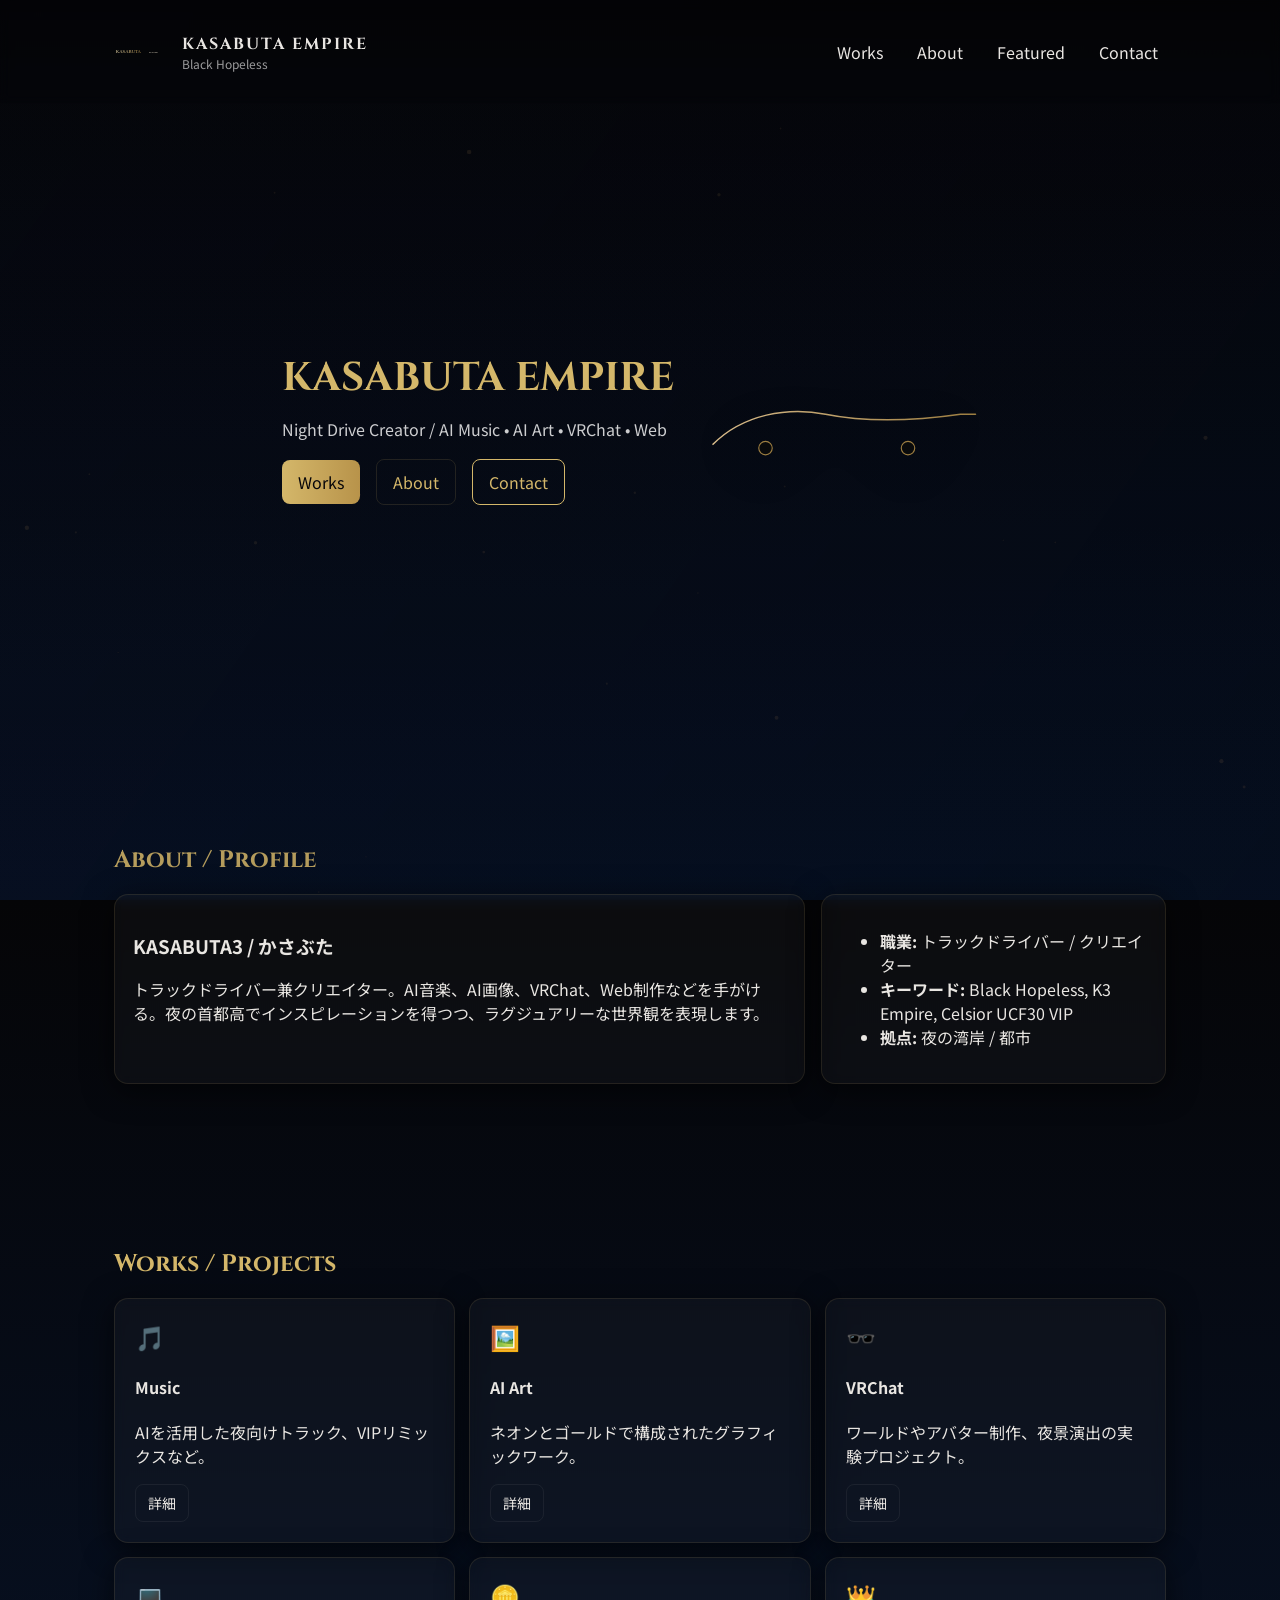
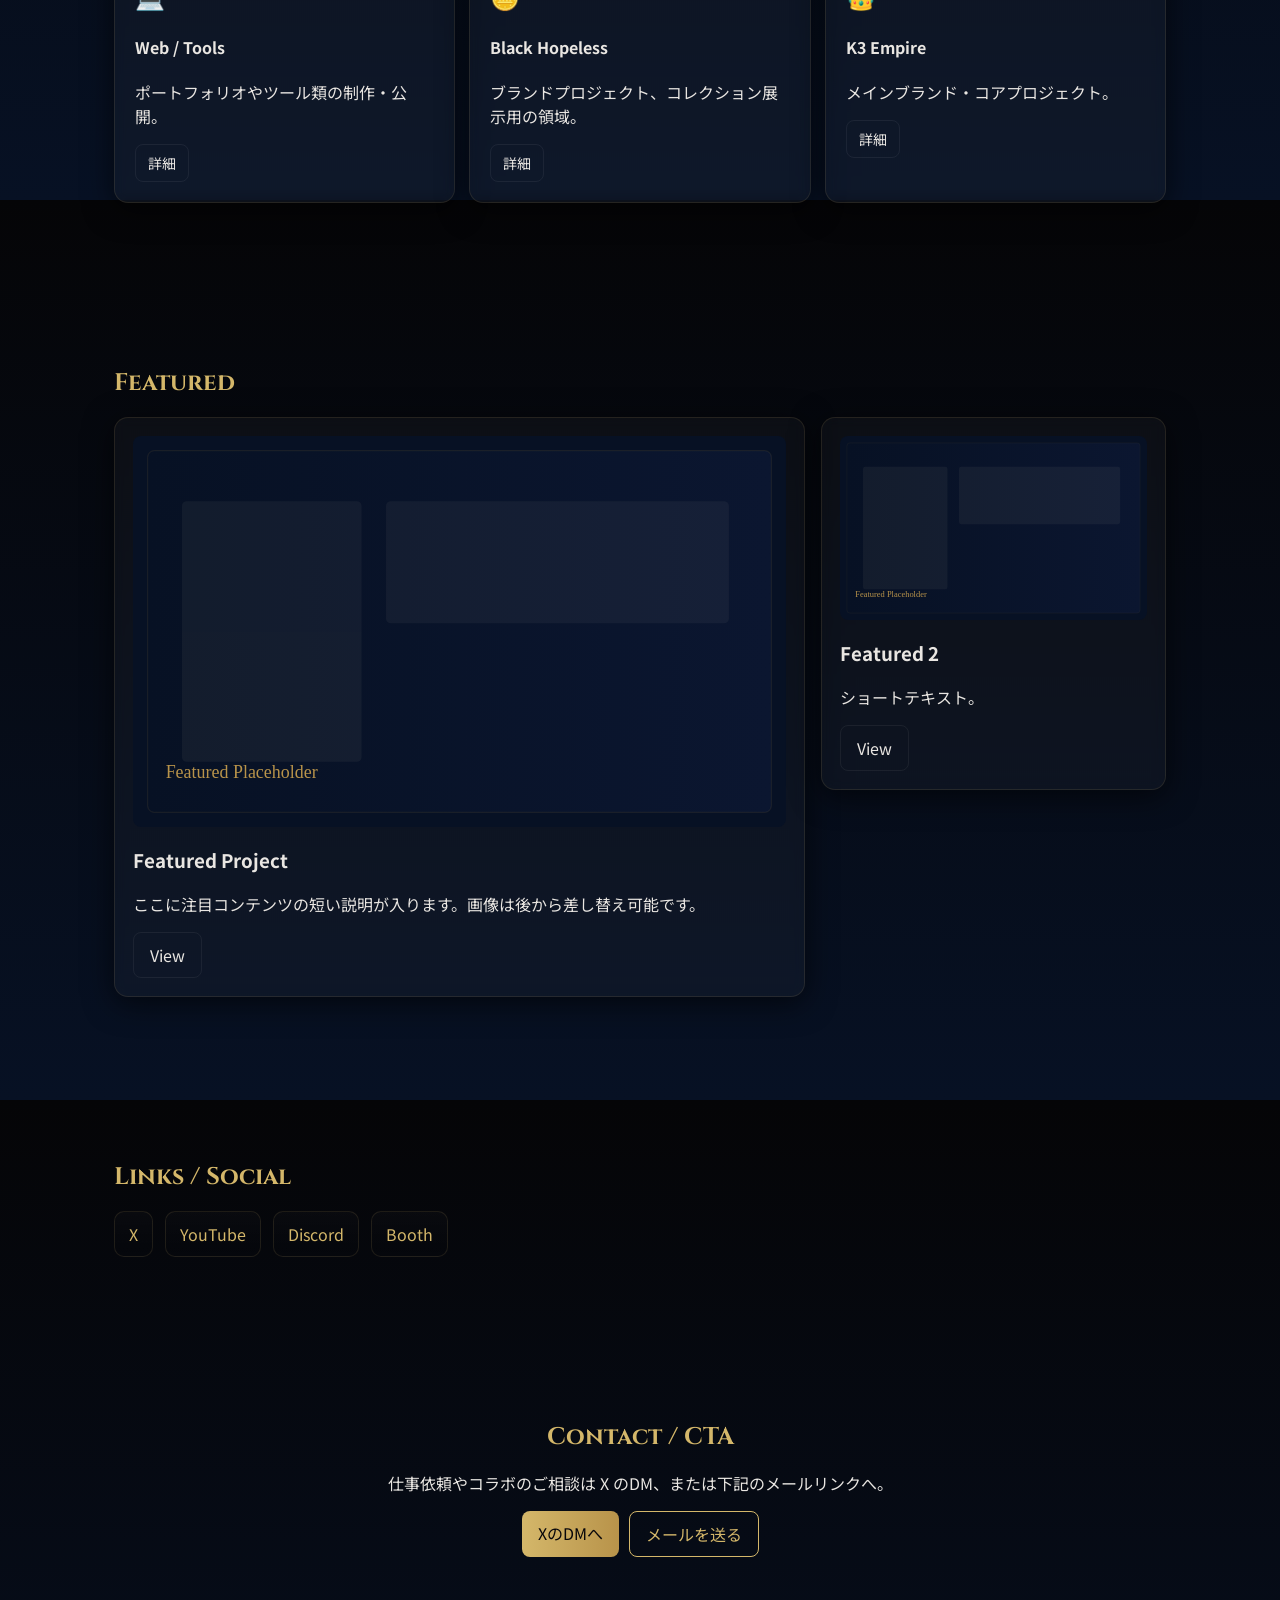
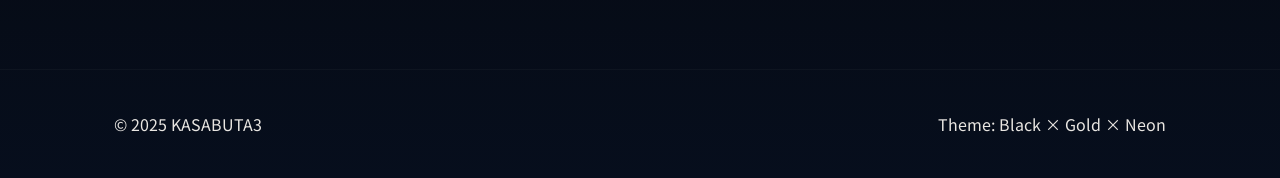
==== index.html @ ed89c9ec "Revert "Update version display to v1.0.3 with deployment guidance"" ====
<!doctype html>
<html lang="ja">
<head>
  <meta charset="utf-8">
  <meta name="viewport" content="width=device-width,initial-scale=1">
  <title>KASABUTA EMPIRE — Black Hopeless</title>
  <meta name="description" content="KASABUTA3 (かさぶた) — Night Drive Creator / AI & VR & VIP Lifestyle">
  <link rel="preconnect" href="https://fonts.gstatic.com" crossorigin>
  <link href="https://fonts.googleapis.com/css2?family=Cinzel:wght@400;700&family=Noto+Sans+JP:wght@400;700&display=swap" rel="stylesheet">
  <link rel="stylesheet" href="/assets/css/style.css">
</head>
<body>
  <div id="bg-canvas-wrap"><canvas id="bg-canvas"></canvas></div>
  <header class="site-header">
    <div class="container header-inner">
      <a class="brand" href="#">
        <img src="/assets/img/logo.svg" alt="KASABUTA EMPIRE logo" class="brand-logo">
        <div class="brand-meta">
          <div class="brand-title">KASABUTA EMPIRE</div>
          <div class="brand-sub">Black Hopeless</div>
        </div>
      </a>
      <nav class="site-nav" id="site-nav">
        <a href="#works">Works</a>
        <a href="#about">About</a>
        <a href="#featured">Featured</a>
        <a href="#contact">Contact</a>
      </nav>
      <button id="nav-toggle" aria-label="メニュー" class="nav-toggle">☰</button>
    </div>
  </header>

  <main>
    <section class="hero">
      <div class="container hero-inner">
        <div class="hero-left">
          <h1 class="hero-title">KASABUTA EMPIRE</h1>
          <p class="hero-sub">Night Drive Creator / AI Music • AI Art • VRChat • Web</p>
          <div class="hero-cta">
            <a href="#works" class="btn primary">Works</a>
            <a href="#about" class="btn ghost">About</a>
            <a href="#contact" class="btn outline">Contact</a>
          </div>
        </div>
        <div class="hero-right">
          <img src="/assets/img/car.svg" alt="Car silhouette" class="car-illustration">
        </div>
      </div>
    </section>

    <section id="about" class="section about reveal">
      <div class="container">
        <h2 class="section-title">About / Profile</h2>
        <div class="about-grid">
          <div class="about-card glass">
            <h3>KASABUTA3 / かさぶた</h3>
            <p>トラックドライバー兼クリエイター。AI音楽、AI画像、VRChat、Web制作などを手がける。夜の首都高でインスピレーションを得つつ、ラグジュアリーな世界観を表現します。</p>
          </div>
          <div class="about-card stats glass">
            <ul>
              <li><strong>職業:</strong> トラックドライバー / クリエイター</li>
              <li><strong>キーワード:</strong> Black Hopeless, K3 Empire, Celsior UCF30 VIP</li>
              <li><strong>拠点:</strong> 夜の湾岸 / 都市</li>
            </ul>
          </div>
        </div>
      </div>
    </section>

    <section id="works" class="section works reveal">
      <div class="container">
        <h2 class="section-title">Works / Projects</h2>
        <div class="works-grid">
          <!-- Cards -->
          <article class="work-card glass">
            <div class="work-icon">🎵</div>
            <h4>Music</h4>
            <p>AIを活用した夜向けトラック、VIPリミックスなど。</p>
            <div class="card-cta"><a href="#" class="btn small">詳細</a></div>
          </article>
          <article class="work-card glass">
            <div class="work-icon">🖼️</div>
            <h4>AI Art</h4>
            <p>ネオンとゴールドで構成されたグラフィックワーク。</p>
            <div class="card-cta"><a href="#" class="btn small">詳細</a></div>
          </article>
          <article class="work-card glass">
            <div class="work-icon">🕶️</div>
            <h4>VRChat</h4>
            <p>ワールドやアバター制作、夜景演出の実験プロジェクト。</p>
            <div class="card-cta"><a href="#" class="btn small">詳細</a></div>
          </article>
          <article class="work-card glass">
            <div class="work-icon">💻</div>
            <h4>Web / Tools</h4>
            <p>ポートフォリオやツール類の制作・公開。</p>
            <div class="card-cta"><a href="#" class="btn small">詳細</a></div>
          </article>
          <article class="work-card glass">
            <div class="work-icon">🪙</div>
            <h4>Black Hopeless</h4>
            <p>ブランドプロジェクト、コレクション展示用の領域。</p>
            <div class="card-cta"><a href="#" class="btn small">詳細</a></div>
          </article>
          <article class="work-card glass">
            <div class="work-icon">👑</div>
            <h4>K3 Empire</h4>
            <p>メインブランド・コアプロジェクト。</p>
            <div class="card-cta"><a href="#" class="btn small">詳細</a></div>
          </article>
        </div>
      </div>
    </section>

    <section id="featured" class="section featured reveal">
      <div class="container">
        <h2 class="section-title">Featured</h2>
        <div class="featured-grid">
          <div class="feature-card glass">
            <img src="/assets/img/placeholder-feature.svg" alt="Featured" />
            <div class="feature-body">
              <h3>Featured Project</h3>
              <p>ここに注目コンテンツの短い説明が入ります。画像は後から差し替え可能です。</p>
              <a class="btn" href="#">View</a>
            </div>
          </div>
          <div class="feature-card glass small">
            <img src="/assets/img/placeholder-feature.svg" alt="Featured" />
            <div class="feature-body">
              <h3>Featured 2</h3>
              <p>ショートテキスト。</p>
              <a class="btn" href="#">View</a>
            </div>
          </div>
        </div>
      </div>
    </section>

    <section id="links" class="section links reveal">
      <div class="container">
        <h2 class="section-title">Links / Social</h2>
        <div class="socials">
          <a href="#" class="social-btn">X</a>
          <a href="#" class="social-btn">YouTube</a>
          <a href="#" class="social-btn">Discord</a>
          <a href="#" class="social-btn">Booth</a>
        </div>
      </div>
    </section>

    <section id="contact" class="section contact reveal">
      <div class="container contact-inner">
        <h2 class="section-title">Contact / CTA</h2>
        <p>仕事依頼やコラボのご相談は X のDM、または下記のメールリンクへ。</p>
        <div class="contact-cta">
          <a href="#" class="btn primary">XのDMへ</a>
          <a href="mailto:example@example.com" class="btn outline">メールを送る</a>
        </div>
      </div>
    </section>
  </main>

  <footer class="site-footer">
    <div class="container footer-inner">
      <div>© 2025 KASABUTA3</div>
      <div class="footer-meta">Theme: Black × Gold × Neon</div>
    </div>
  </footer>

  <script src="/assets/js/main.js" defer></script>
</body>
</html>
---- assets/css/style.css ----
/*
  style.css — Black × Gold × Neon theme
  セクションごとにコメントを入れて可読性を確保
*/

:root{
  --bg-1:#050507;
  --bg-2:#071124;
  --gold:#d4b76a;
  --gold-dark:#b8934a;
  --neon-cyan:#60f0f8;
  --neon-purple:#b06cff;
  --glass-bg:rgba(255,255,255,0.03);
  --glass-border:rgba(212,183,106,0.12);
  --text:#e9e6e2;
}

/* Base */
*{box-sizing:border-box}
html,body{height:100%}
body{
  margin:0;font-family:'Noto Sans JP',system-ui,-apple-system,"Segoe UI",Roboto,'Helvetica Neue',Arial;
  color:var(--text);
  background:linear-gradient(180deg,var(--bg-1),var(--bg-2));
  -webkit-font-smoothing:antialiased;-moz-osx-font-smoothing:grayscale;
}
.container{max-width:1100px;margin:0 auto;padding:24px}

/* Background canvas wrap */
#bg-canvas-wrap{position:fixed;inset:0;z-index:0;pointer-events:none}
#bg-canvas{width:100%;height:100%}

/* Header */
.site-header{position:sticky;top:0;z-index:30;background:linear-gradient(180deg,rgba(0,0,0,0.25),transparent);backdrop-filter:blur(6px)}
.header-inner{display:flex;align-items:center;justify-content:space-between}
.brand{display:flex;align-items:center;gap:12px;color:var(--text);text-decoration:none}
.brand-logo{width:56px;height:56px}
.brand-title{font-family:'Cinzel',serif;font-weight:700;letter-spacing:2px}
.brand-sub{font-size:12px;color:rgba(255,255,255,0.6)}
.site-nav{display:flex;gap:18px}
.site-nav a{color:var(--text);text-decoration:none;padding:8px;border-radius:6px}
.nav-toggle{display:none;background:transparent;border:0;color:var(--text);font-size:20px}

/* Hero */
.hero{min-height:72vh;display:flex;align-items:center;position:relative;z-index:2}
.hero-inner{display:flex;gap:24px;align-items:center}
.hero-title{font-family:'Cinzel',serif;font-size:40px;margin:0;color:var(--gold)}
.hero-sub{margin:12px 0 18px;color:rgba(255,255,255,0.8)}
.hero-cta .btn{margin-right:12px}
.car-illustration{max-width:420px;width:100%;opacity:0.85;filter:drop-shadow(0 10px 30px rgba(0,0,0,0.6))}

/* Buttons */
.btn{display:inline-block;padding:10px 16px;border-radius:8px;text-decoration:none;color:var(--text);background:transparent;border:1px solid rgba(255,255,255,0.06);transition:transform .18s ease,box-shadow .18s}
.btn:hover{transform:translateY(-4px);box-shadow:0 8px 30px rgba(96,240,248,0.06)}
.btn.primary{background:linear-gradient(90deg,var(--gold),var(--gold-dark));color:#07060a;border:0}
.btn.ghost{border:1px solid rgba(212,183,106,0.14);color:var(--gold)}
.btn.outline{border:1px solid var(--gold);color:var(--gold);background:transparent}
.btn.small{padding:8px 12px;font-size:14px}

/* Glass cards */
.glass{background:var(--glass-bg);border:1px solid var(--glass-border);border-radius:14px;padding:18px;box-shadow:0 6px 30px rgba(0,0,0,0.6);backdrop-filter:blur(6px)}

/* About */
.about-grid{display:grid;grid-template-columns:1fr;gap:16px}
.section-title{font-family:'Cinzel',serif;color:var(--gold);margin-bottom:18px}

/* Works grid */
.works-grid{display:grid;grid-template-columns:repeat(2,1fr);gap:14px}
.work-card{padding:20px;text-align:left}
.work-icon{font-size:24px;margin-bottom:8px}
.card-cta{margin-top:12px}

/* Featured */
.featured-grid{display:grid;grid-template-columns:2fr 1fr;gap:16px}
.feature-card img{width:100%;border-radius:8px;display:block}
.feature-card.small{align-self:start}

/* Socials */
.socials{display:flex;gap:12px}
.social-btn{padding:10px 14px;border-radius:10px;background:linear-gradient(180deg,rgba(255,255,255,0.02),transparent);color:var(--gold);text-decoration:none;border:1px solid rgba(212,183,106,0.12)}

/* Contact */
.contact-inner{text-align:center}
.contact-cta{display:flex;gap:10px;justify-content:center;margin-top:12px}

/* Footer */
.site-footer{border-top:1px solid rgba(255,255,255,0.03);padding:18px 0;margin-top:40px}
.footer-inner{display:flex;justify-content:space-between;align-items:center}

/* Reveal animation */
.reveal{opacity:0;transform:translateY(18px);transition:opacity .7s ease,transform .7s ease}
.reveal.visible{opacity:1;transform:none}

/* Responsive */
@media(min-width:720px){
  .works-grid{grid-template-columns:repeat(3,1fr)}
  .about-grid{grid-template-columns:2fr 1fr}
  .nav-toggle{display:none}
}
@media(max-width:719px){
  .nav-toggle{display:block}
  .site-nav{position:fixed;right:16px;top:70px;background:linear-gradient(180deg,rgba(0,0,0,0.6),transparent);padding:12px;border-radius:10px;display:none;flex-direction:column}
  .site-nav.show{display:flex}
  .hero-inner{flex-direction:column}
  .hero-title{font-size:28px}
  .featured-grid{grid-template-columns:1fr}
}

/* Small polish */
.glass:hover{box-shadow:0 12px 40px rgba(0,0,0,0.7),0 0 18px rgba(176,108,255,0.04)}

/* Section spacing */
.section{padding:48px 0}
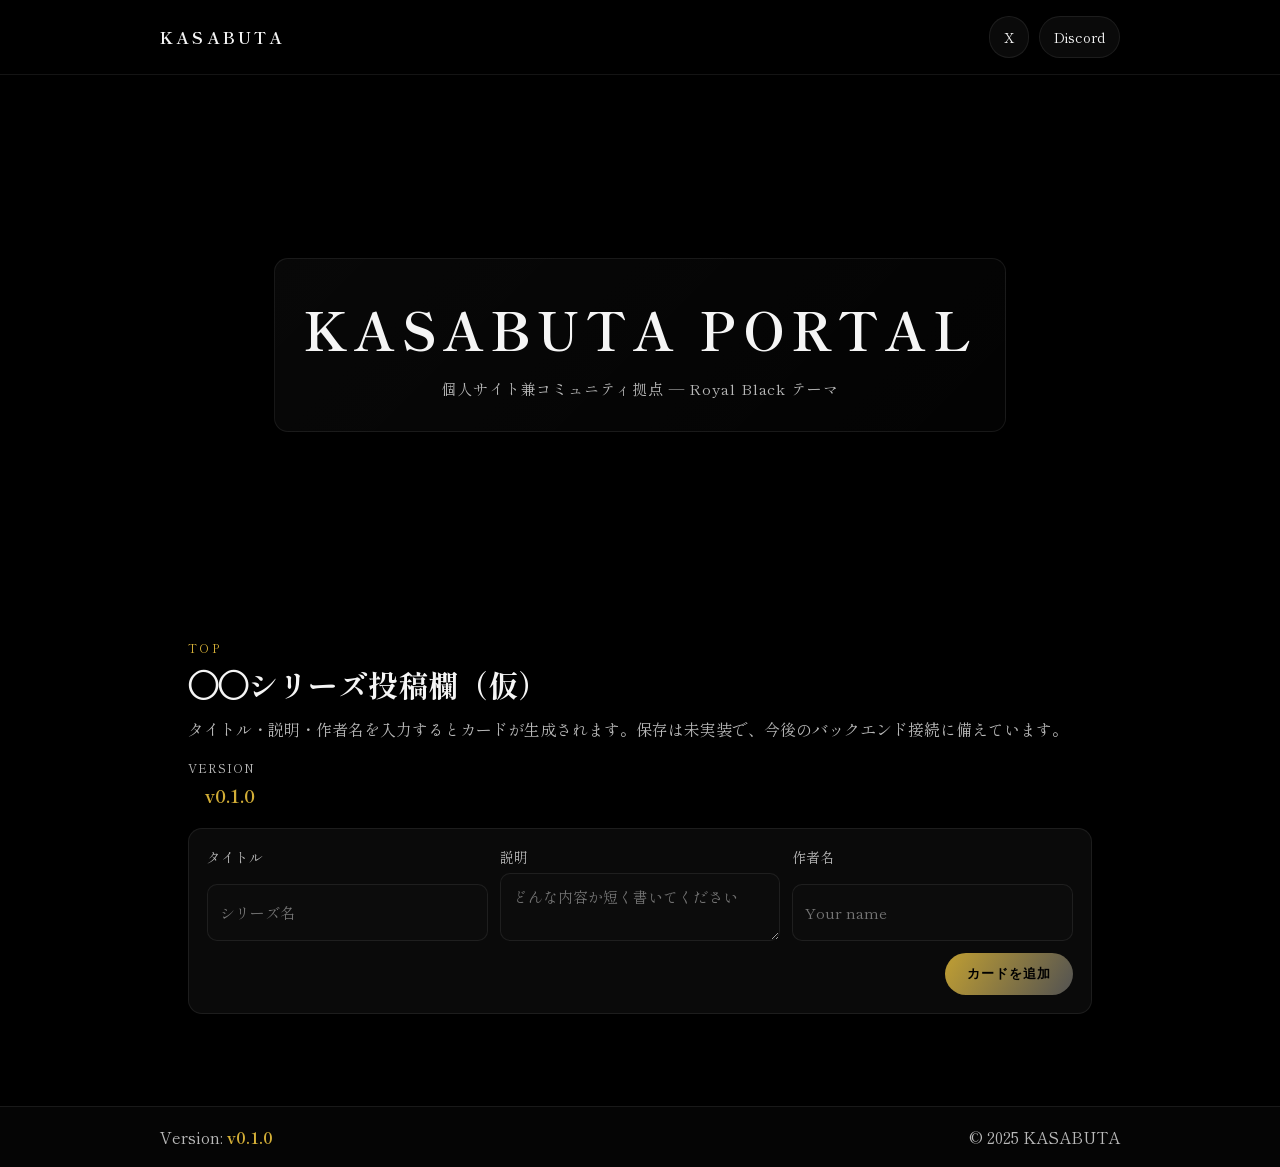
==== commit 9b8ef58b: "Create Royal Black portal scaffold" ====
--- a/index.html
+++ b/index.html
@@ -3,170 +3,76 @@
 <head>
   <meta charset="utf-8">
   <meta name="viewport" content="width=device-width,initial-scale=1">
-  <title>KASABUTA EMPIRE — Black Hopeless</title>
-  <meta name="description" content="KASABUTA3 (かさぶた) — Night Drive Creator / AI & VR & VIP Lifestyle">
+  <title>KASABUTA PORTAL</title>
+  <meta name="description" content="KASABUTA の個人サイト兼コミュニティ拠点">
+  <link rel="preconnect" href="https://fonts.googleapis.com">
   <link rel="preconnect" href="https://fonts.gstatic.com" crossorigin>
-  <link href="https://fonts.googleapis.com/css2?family=Cinzel:wght@400;700&family=Noto+Sans+JP:wght@400;700&display=swap" rel="stylesheet">
-  <link rel="stylesheet" href="/assets/css/style.css">
+  <link href="https://fonts.googleapis.com/css2?family=Shippori+Mincho:wght@400;700&display=swap" rel="stylesheet">
+  <link rel="stylesheet" href="/assets/css/styles.css">
 </head>
 <body>
-  <div id="bg-canvas-wrap"><canvas id="bg-canvas"></canvas></div>
   <header class="site-header">
-    <div class="container header-inner">
-      <a class="brand" href="#">
-        <img src="/assets/img/logo.svg" alt="KASABUTA EMPIRE logo" class="brand-logo">
-        <div class="brand-meta">
-          <div class="brand-title">KASABUTA EMPIRE</div>
-          <div class="brand-sub">Black Hopeless</div>
-        </div>
-      </a>
-      <nav class="site-nav" id="site-nav">
-        <a href="#works">Works</a>
-        <a href="#about">About</a>
-        <a href="#featured">Featured</a>
-        <a href="#contact">Contact</a>
+    <div class="header-inner">
+      <div class="brand">
+        <span class="brand-title">KASABUTA</span>
+      </div>
+      <nav class="external-links" aria-label="External links">
+        <a class="link-btn" href="https://x.com/kasabuta2025?s=21" target="_blank" rel="noreferrer">X</a>
+        <a class="link-btn" href="https://discord.gg/vyXmVjPB" target="_blank" rel="noreferrer">Discord</a>
       </nav>
-      <button id="nav-toggle" aria-label="メニュー" class="nav-toggle">☰</button>
     </div>
   </header>
 
   <main>
-    <section class="hero">
-      <div class="container hero-inner">
-        <div class="hero-left">
-          <h1 class="hero-title">KASABUTA EMPIRE</h1>
-          <p class="hero-sub">Night Drive Creator / AI Music • AI Art • VRChat • Web</p>
-          <div class="hero-cta">
-            <a href="#works" class="btn primary">Works</a>
-            <a href="#about" class="btn ghost">About</a>
-            <a href="#contact" class="btn outline">Contact</a>
-          </div>
-        </div>
-        <div class="hero-right">
-          <img src="/assets/img/car.svg" alt="Car silhouette" class="car-illustration">
-        </div>
+    <section class="hero" aria-labelledby="portal-title">
+      <div class="hero-content fade-in">
+        <h1 id="portal-title">KASABUTA PORTAL</h1>
+        <p class="subhead">個人サイト兼コミュニティ拠点 — Royal Black テーマ</p>
       </div>
     </section>
 
-    <section id="about" class="section about reveal">
-      <div class="container">
-        <h2 class="section-title">About / Profile</h2>
-        <div class="about-grid">
-          <div class="about-card glass">
-            <h3>KASABUTA3 / かさぶた</h3>
-            <p>トラックドライバー兼クリエイター。AI音楽、AI画像、VRChat、Web制作などを手がける。夜の首都高でインスピレーションを得つつ、ラグジュアリーな世界観を表現します。</p>
-          </div>
-          <div class="about-card stats glass">
-            <ul>
-              <li><strong>職業:</strong> トラックドライバー / クリエイター</li>
-              <li><strong>キーワード:</strong> Black Hopeless, K3 Empire, Celsior UCF30 VIP</li>
-              <li><strong>拠点:</strong> 夜の湾岸 / 都市</li>
-            </ul>
-          </div>
+    <section class="series" aria-labelledby="series-title">
+      <div class="section-head">
+        <div>
+          <p class="eyebrow">Top</p>
+          <h2 id="series-title">◯◯シリーズ投稿欄（仮）</h2>
+          <p class="section-lead">タイトル・説明・作者名を入力するとカードが生成されます。保存は未実装で、今後のバックエンド接続に備えています。</p>
+        </div>
+        <div class="section-meta" aria-label="Version">
+          <span class="meta-label">Version</span>
+          <strong class="version" data-version>v0.1.0</strong>
         </div>
       </div>
-    </section>
 
-    <section id="works" class="section works reveal">
-      <div class="container">
-        <h2 class="section-title">Works / Projects</h2>
-        <div class="works-grid">
-          <!-- Cards -->
-          <article class="work-card glass">
-            <div class="work-icon">🎵</div>
-            <h4>Music</h4>
-            <p>AIを活用した夜向けトラック、VIPリミックスなど。</p>
-            <div class="card-cta"><a href="#" class="btn small">詳細</a></div>
-          </article>
-          <article class="work-card glass">
-            <div class="work-icon">🖼️</div>
-            <h4>AI Art</h4>
-            <p>ネオンとゴールドで構成されたグラフィックワーク。</p>
-            <div class="card-cta"><a href="#" class="btn small">詳細</a></div>
-          </article>
-          <article class="work-card glass">
-            <div class="work-icon">🕶️</div>
-            <h4>VRChat</h4>
-            <p>ワールドやアバター制作、夜景演出の実験プロジェクト。</p>
-            <div class="card-cta"><a href="#" class="btn small">詳細</a></div>
-          </article>
-          <article class="work-card glass">
-            <div class="work-icon">💻</div>
-            <h4>Web / Tools</h4>
-            <p>ポートフォリオやツール類の制作・公開。</p>
-            <div class="card-cta"><a href="#" class="btn small">詳細</a></div>
-          </article>
-          <article class="work-card glass">
-            <div class="work-icon">🪙</div>
-            <h4>Black Hopeless</h4>
-            <p>ブランドプロジェクト、コレクション展示用の領域。</p>
-            <div class="card-cta"><a href="#" class="btn small">詳細</a></div>
-          </article>
-          <article class="work-card glass">
-            <div class="work-icon">👑</div>
-            <h4>K3 Empire</h4>
-            <p>メインブランド・コアプロジェクト。</p>
-            <div class="card-cta"><a href="#" class="btn small">詳細</a></div>
-          </article>
+      <form id="series-form" class="series-form" autocomplete="off">
+        <div class="form-grid">
+          <label class="field">
+            <span>タイトル</span>
+            <input type="text" name="title" placeholder="シリーズ名" required>
+          </label>
+          <label class="field">
+            <span>説明</span>
+            <textarea name="description" rows="2" placeholder="どんな内容か短く書いてください" required></textarea>
+          </label>
+          <label class="field">
+            <span>作者名</span>
+            <input type="text" name="author" placeholder="Your name" required>
+          </label>
         </div>
-      </div>
-    </section>
+        <button type="submit" class="submit-btn">カードを追加</button>
+      </form>
 
-    <section id="featured" class="section featured reveal">
-      <div class="container">
-        <h2 class="section-title">Featured</h2>
-        <div class="featured-grid">
-          <div class="feature-card glass">
-            <img src="/assets/img/placeholder-feature.svg" alt="Featured" />
-            <div class="feature-body">
-              <h3>Featured Project</h3>
-              <p>ここに注目コンテンツの短い説明が入ります。画像は後から差し替え可能です。</p>
-              <a class="btn" href="#">View</a>
-            </div>
-          </div>
-          <div class="feature-card glass small">
-            <img src="/assets/img/placeholder-feature.svg" alt="Featured" />
-            <div class="feature-body">
-              <h3>Featured 2</h3>
-              <p>ショートテキスト。</p>
-              <a class="btn" href="#">View</a>
-            </div>
-          </div>
-        </div>
-      </div>
-    </section>
-
-    <section id="links" class="section links reveal">
-      <div class="container">
-        <h2 class="section-title">Links / Social</h2>
-        <div class="socials">
-          <a href="#" class="social-btn">X</a>
-          <a href="#" class="social-btn">YouTube</a>
-          <a href="#" class="social-btn">Discord</a>
-          <a href="#" class="social-btn">Booth</a>
-        </div>
-      </div>
-    </section>
-
-    <section id="contact" class="section contact reveal">
-      <div class="container contact-inner">
-        <h2 class="section-title">Contact / CTA</h2>
-        <p>仕事依頼やコラボのご相談は X のDM、または下記のメールリンクへ。</p>
-        <div class="contact-cta">
-          <a href="#" class="btn primary">XのDMへ</a>
-          <a href="mailto:example@example.com" class="btn outline">メールを送る</a>
-        </div>
-      </div>
+      <div id="series-cards" class="series-cards" aria-live="polite"></div>
     </section>
   </main>
 
   <footer class="site-footer">
-    <div class="container footer-inner">
-      <div>© 2025 KASABUTA3</div>
-      <div class="footer-meta">Theme: Black × Gold × Neon</div>
+    <div class="footer-inner">
+      <span class="footer-version">Version: <strong data-version>v0.1.0</strong></span>
+      <span class="copyright">© 2025 KASABUTA</span>
     </div>
   </footer>
 
-  <script src="/assets/js/main.js" defer></script>
+  <script src="/assets/js/main.js"></script>
 </body>
 </html>
--- a/assets/css/styles.css
+++ b/assets/css/styles.css
@@ -0,0 +1,299 @@
+:root {
+  --bg: #000;
+  --card: rgba(255, 255, 255, 0.04);
+  --stroke: rgba(255, 255, 255, 0.08);
+  --text: #f5f5f5;
+  --muted: #b9b9b9;
+  --accent: #d4af37;
+  --accent-2: #666;
+  --radius: 14px;
+  --shadow: 0 16px 48px rgba(0, 0, 0, 0.35);
+  --max-width: 960px;
+  --transition: 180ms ease;
+}
+
+* { box-sizing: border-box; }
+body {
+  margin: 0;
+  min-height: 100vh;
+  font-family: 'Shippori Mincho', 'Hiragino Mincho ProN', 'Yu Mincho', serif;
+  background: var(--bg);
+  color: var(--text);
+  -webkit-font-smoothing: antialiased;
+}
+
+a { color: inherit; }
+
+.site-header {
+  position: sticky;
+  top: 0;
+  z-index: 10;
+  padding: 16px clamp(16px, 4vw, 28px);
+  background: linear-gradient(180deg, rgba(0, 0, 0, 0.8), rgba(0, 0, 0, 0.3));
+  border-bottom: 1px solid var(--stroke);
+  backdrop-filter: blur(10px);
+}
+
+.header-inner {
+  margin: 0 auto;
+  max-width: var(--max-width);
+  display: flex;
+  align-items: center;
+  justify-content: space-between;
+  gap: 12px;
+}
+
+.brand-title {
+  letter-spacing: 0.2em;
+  font-weight: 700;
+  text-transform: uppercase;
+}
+
+.external-links {
+  display: flex;
+  gap: 10px;
+  flex-wrap: wrap;
+}
+
+.link-btn {
+  display: inline-flex;
+  align-items: center;
+  justify-content: center;
+  padding: 10px 14px;
+  background: var(--card);
+  border: 1px solid var(--stroke);
+  border-radius: 999px;
+  text-decoration: none;
+  font-size: 14px;
+  transition: transform var(--transition), border-color var(--transition), background var(--transition);
+}
+
+.link-btn:hover {
+  transform: translateY(-2px);
+  border-color: var(--accent);
+  background: rgba(212, 175, 55, 0.12);
+}
+
+.hero {
+  min-height: 60vh;
+  display: grid;
+  place-items: center;
+  padding: 64px clamp(16px, 4vw, 28px);
+  text-align: center;
+}
+
+.hero-content {
+  max-width: 780px;
+  padding: 32px 28px;
+  border-radius: var(--radius);
+  background: linear-gradient(135deg, rgba(255,255,255,0.03), rgba(255,255,255,0.01));
+  border: 1px solid var(--stroke);
+  box-shadow: var(--shadow);
+}
+
+.hero h1 {
+  margin: 0 0 12px;
+  font-size: clamp(32px, 5vw, 52px);
+  letter-spacing: 0.12em;
+  text-transform: uppercase;
+}
+
+.subhead {
+  margin: 0;
+  color: var(--muted);
+  font-size: 15px;
+  letter-spacing: 0.06em;
+}
+
+.fade-in {
+  opacity: 0;
+  animation: fadeIn 1.4s ease forwards;
+}
+
+@keyframes fadeIn {
+  from { opacity: 0; transform: translateY(14px); }
+  to { opacity: 1; transform: translateY(0); }
+}
+
+.series {
+  padding: 24px clamp(16px, 4vw, 28px) 72px;
+  max-width: var(--max-width);
+  margin: 0 auto;
+  display: flex;
+  flex-direction: column;
+  gap: 20px;
+}
+
+.section-head {
+  display: flex;
+  justify-content: space-between;
+  align-items: flex-start;
+  gap: 16px;
+  flex-wrap: wrap;
+}
+
+.eyebrow {
+  letter-spacing: 0.2em;
+  text-transform: uppercase;
+  color: var(--accent);
+  margin: 0 0 6px;
+  font-size: 12px;
+}
+
+h2 {
+  margin: 0 0 10px;
+  font-size: clamp(22px, 3vw, 30px);
+}
+
+.section-lead {
+  margin: 0;
+  color: var(--muted);
+  line-height: 1.7;
+}
+
+.section-meta {
+  display: grid;
+  gap: 6px;
+  text-align: right;
+}
+
+.meta-label {
+  color: var(--muted);
+  font-size: 12px;
+  letter-spacing: 0.08em;
+  text-transform: uppercase;
+}
+
+.version {
+  font-size: 18px;
+  color: var(--accent);
+}
+
+.series-form {
+  background: var(--card);
+  border: 1px solid var(--stroke);
+  border-radius: var(--radius);
+  padding: 18px;
+  box-shadow: var(--shadow);
+  display: grid;
+  gap: 12px;
+}
+
+.form-grid {
+  display: grid;
+  grid-template-columns: repeat(auto-fit, minmax(220px, 1fr));
+  gap: 12px;
+}
+
+.field {
+  display: grid;
+  gap: 6px;
+  color: var(--muted);
+  font-size: 14px;
+}
+
+.field input,
+.field textarea {
+  width: 100%;
+  padding: 12px;
+  border-radius: 10px;
+  border: 1px solid var(--stroke);
+  background: #0c0c0c;
+  color: var(--text);
+  font-family: 'Shippori Mincho', serif;
+  font-size: 15px;
+  transition: border-color var(--transition), box-shadow var(--transition);
+}
+
+.field input:focus,
+.field textarea:focus {
+  outline: none;
+  border-color: var(--accent);
+  box-shadow: 0 0 0 3px rgba(212, 175, 55, 0.2);
+}
+
+.submit-btn {
+  justify-self: flex-end;
+  padding: 12px 22px;
+  border-radius: 999px;
+  background: linear-gradient(120deg, rgba(212,175,55,0.9), rgba(90,90,90,0.9));
+  border: 0;
+  color: #000;
+  font-weight: 700;
+  letter-spacing: 0.08em;
+  cursor: pointer;
+  transition: transform var(--transition), box-shadow var(--transition);
+}
+
+.submit-btn:hover {
+  transform: translateY(-2px);
+  box-shadow: 0 12px 30px rgba(0,0,0,0.45);
+}
+
+.series-cards {
+  display: grid;
+  gap: 14px;
+}
+
+.series-card {
+  background: linear-gradient(135deg, rgba(255,255,255,0.03), rgba(255,255,255,0.01));
+  border: 1px solid var(--stroke);
+  border-radius: var(--radius);
+  padding: 16px 18px;
+  box-shadow: var(--shadow);
+  display: grid;
+  gap: 6px;
+}
+
+.series-card header {
+  display: flex;
+  justify-content: space-between;
+  align-items: baseline;
+  gap: 12px;
+  flex-wrap: wrap;
+}
+
+.series-card h3 {
+  margin: 0;
+  font-size: 18px;
+  letter-spacing: 0.02em;
+}
+
+.series-card .author {
+  color: var(--muted);
+  font-size: 13px;
+}
+
+.series-card p {
+  margin: 4px 0 0;
+  color: #d7d7d7;
+  line-height: 1.6;
+}
+
+.site-footer {
+  border-top: 1px solid var(--stroke);
+  padding: 18px clamp(16px, 4vw, 28px);
+  background: #050505;
+  color: var(--muted);
+}
+
+.footer-inner {
+  max-width: var(--max-width);
+  margin: 0 auto;
+  display: flex;
+  justify-content: space-between;
+  align-items: center;
+  gap: 12px;
+  flex-wrap: wrap;
+}
+
+.footer-version strong { color: var(--accent); }
+
+@media (max-width: 640px) {
+  .header-inner { align-items: flex-start; }
+  .external-links { flex-direction: column; align-items: flex-end; }
+  .hero { padding-top: 48px; }
+  .section-head { flex-direction: column; align-items: flex-start; }
+  .section-meta { text-align: left; }
+  .submit-btn { justify-self: stretch; }
+}
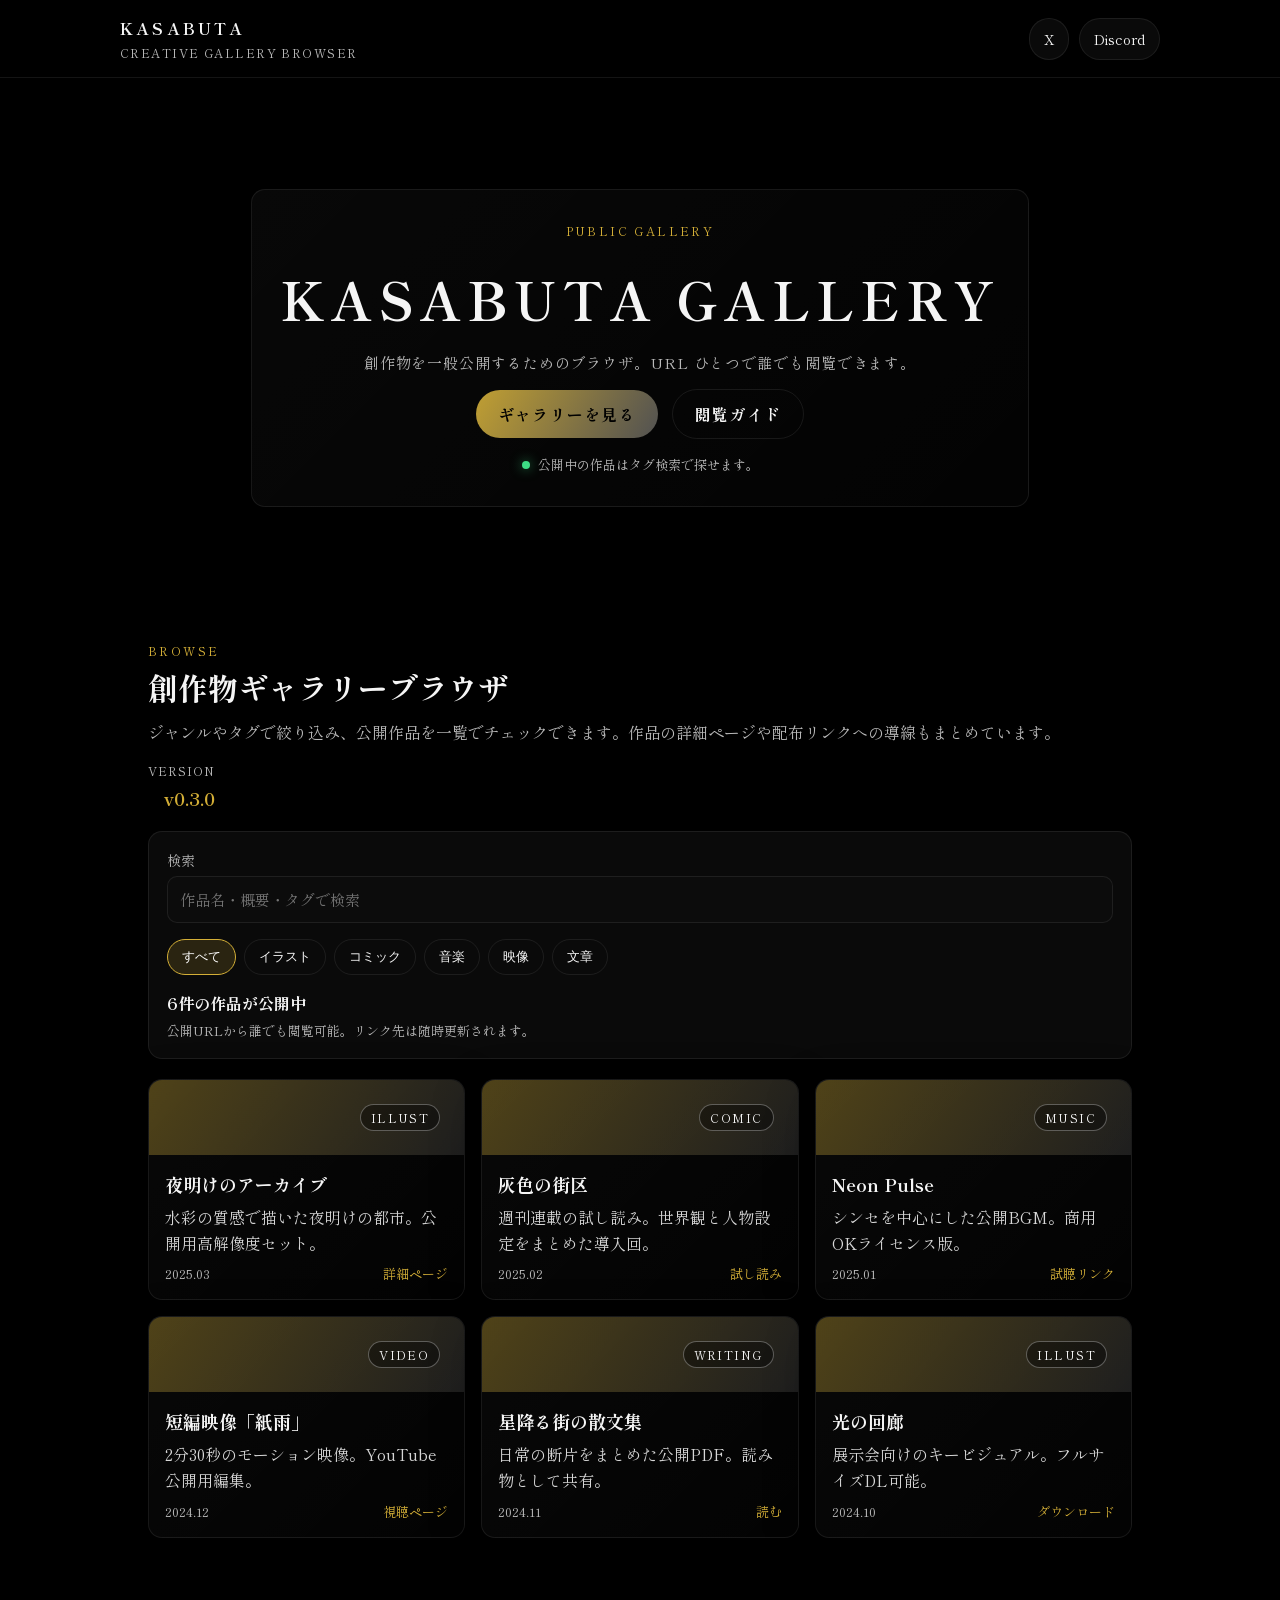
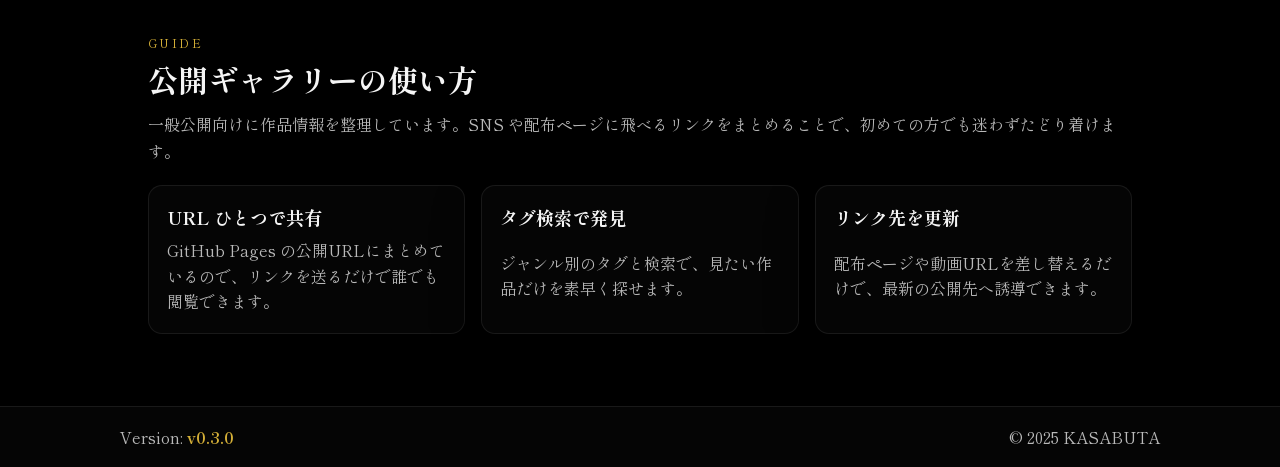
==== commit 5121985c: "Add 404 redirect page and base path" ====
--- a/index.html
+++ b/index.html
@@ -3,18 +3,20 @@
 <head>
   <meta charset="utf-8">
   <meta name="viewport" content="width=device-width,initial-scale=1">
-  <title>KASABUTA PORTAL</title>
-  <meta name="description" content="KASABUTA の個人サイト兼コミュニティ拠点">
+  <title>KASABUTA GALLERY</title>
+  <meta name="description" content="KASABUTA の創作物ギャラリーブラウザ。公開URLから誰でも閲覧できます。">
+  <base href="./">
   <link rel="preconnect" href="https://fonts.googleapis.com">
   <link rel="preconnect" href="https://fonts.gstatic.com" crossorigin>
   <link href="https://fonts.googleapis.com/css2?family=Shippori+Mincho:wght@400;700&display=swap" rel="stylesheet">
-  <link rel="stylesheet" href="/assets/css/styles.css">
+  <link rel="stylesheet" href="assets/css/styles.css">
 </head>
 <body>
   <header class="site-header">
     <div class="header-inner">
       <div class="brand">
         <span class="brand-title">KASABUTA</span>
+        <span class="brand-subtitle">Creative Gallery Browser</span>
       </div>
       <nav class="external-links" aria-label="External links">
         <a class="link-btn" href="https://x.com/kasabuta2025?s=21" target="_blank" rel="noreferrer">X</a>
@@ -26,53 +28,170 @@
   <main>
     <section class="hero" aria-labelledby="portal-title">
       <div class="hero-content fade-in">
-        <h1 id="portal-title">KASABUTA PORTAL</h1>
-        <p class="subhead">個人サイト兼コミュニティ拠点 — Royal Black テーマ</p>
+        <p class="eyebrow">Public Gallery</p>
+        <h1 id="portal-title">KASABUTA GALLERY</h1>
+        <p class="subhead">創作物を一般公開するためのブラウザ。URL ひとつで誰でも閲覧できます。</p>
+        <div class="hero-actions">
+          <a class="primary-btn" href="#gallery">ギャラリーを見る</a>
+          <a class="ghost-btn" href="#guideline">閲覧ガイド</a>
+        </div>
+        <div class="hero-note">
+          <span class="status-dot" aria-hidden="true"></span>
+          公開中の作品はタグ検索で探せます。
+        </div>
       </div>
     </section>
 
-    <section class="series" aria-labelledby="series-title">
+    <section class="gallery" id="gallery" aria-labelledby="gallery-title">
       <div class="section-head">
         <div>
-          <p class="eyebrow">Top</p>
-          <h2 id="series-title">◯◯シリーズ投稿欄（仮）</h2>
-          <p class="section-lead">タイトル・説明・作者名を入力するとカードが生成されます。保存は未実装で、今後のバックエンド接続に備えています。</p>
+          <p class="eyebrow">Browse</p>
+          <h2 id="gallery-title">創作物ギャラリーブラウザ</h2>
+          <p class="section-lead">ジャンルやタグで絞り込み、公開作品を一覧でチェックできます。作品の詳細ページや配布リンクへの導線もまとめています。</p>
         </div>
         <div class="section-meta" aria-label="Version">
           <span class="meta-label">Version</span>
-          <strong class="version" data-version>v0.1.0</strong>
+          <strong class="version" data-version>v0.3.0</strong>
         </div>
       </div>
 
-      <form id="series-form" class="series-form" autocomplete="off">
-        <div class="form-grid">
-          <label class="field">
-            <span>タイトル</span>
-            <input type="text" name="title" placeholder="シリーズ名" required>
-          </label>
-          <label class="field">
-            <span>説明</span>
-            <textarea name="description" rows="2" placeholder="どんな内容か短く書いてください" required></textarea>
-          </label>
-          <label class="field">
-            <span>作者名</span>
-            <input type="text" name="author" placeholder="Your name" required>
-          </label>
+      <div class="gallery-controls" role="search">
+        <label class="field">
+          <span>検索</span>
+          <input type="search" id="gallery-search" placeholder="作品名・概要・タグで検索">
+        </label>
+        <div class="filter-group" aria-label="タグフィルター">
+          <button class="filter-chip is-active" data-filter="all">すべて</button>
+          <button class="filter-chip" data-filter="illust">イラスト</button>
+          <button class="filter-chip" data-filter="comic">コミック</button>
+          <button class="filter-chip" data-filter="music">音楽</button>
+          <button class="filter-chip" data-filter="video">映像</button>
+          <button class="filter-chip" data-filter="writing">文章</button>
         </div>
-        <button type="submit" class="submit-btn">カードを追加</button>
-      </form>
+        <div class="gallery-status" aria-live="polite">
+          <p class="result-count" id="result-count">6件の作品が公開中</p>
+          <p class="status-note">公開URLから誰でも閲覧可能。リンク先は随時更新されます。</p>
+        </div>
+      </div>
 
-      <div id="series-cards" class="series-cards" aria-live="polite"></div>
+      <div class="gallery-grid" id="gallery-grid" aria-live="polite">
+        <article class="gallery-card" data-tags="illust,public">
+          <div class="card-visual">
+            <span class="badge">ILLUST</span>
+          </div>
+          <div class="card-body">
+            <h3>夜明けのアーカイブ</h3>
+            <p>水彩の質感で描いた夜明けの都市。公開用高解像度セット。</p>
+            <div class="card-meta">
+              <span>2025.03</span>
+              <a href="#" class="card-link">詳細ページ</a>
+            </div>
+          </div>
+        </article>
+        <article class="gallery-card" data-tags="comic,public">
+          <div class="card-visual">
+            <span class="badge">COMIC</span>
+          </div>
+          <div class="card-body">
+            <h3>灰色の街区</h3>
+            <p>週刊連載の試し読み。世界観と人物設定をまとめた導入回。</p>
+            <div class="card-meta">
+              <span>2025.02</span>
+              <a href="#" class="card-link">試し読み</a>
+            </div>
+          </div>
+        </article>
+        <article class="gallery-card" data-tags="music,public">
+          <div class="card-visual">
+            <span class="badge">MUSIC</span>
+          </div>
+          <div class="card-body">
+            <h3>Neon Pulse</h3>
+            <p>シンセを中心にした公開BGM。商用OKライセンス版。</p>
+            <div class="card-meta">
+              <span>2025.01</span>
+              <a href="#" class="card-link">試聴リンク</a>
+            </div>
+          </div>
+        </article>
+        <article class="gallery-card" data-tags="video,public">
+          <div class="card-visual">
+            <span class="badge">VIDEO</span>
+          </div>
+          <div class="card-body">
+            <h3>短編映像「紙雨」</h3>
+            <p>2分30秒のモーション映像。YouTube 公開用編集。</p>
+            <div class="card-meta">
+              <span>2024.12</span>
+              <a href="#" class="card-link">視聴ページ</a>
+            </div>
+          </div>
+        </article>
+        <article class="gallery-card" data-tags="writing,public">
+          <div class="card-visual">
+            <span class="badge">WRITING</span>
+          </div>
+          <div class="card-body">
+            <h3>星降る街の散文集</h3>
+            <p>日常の断片をまとめた公開PDF。読み物として共有。</p>
+            <div class="card-meta">
+              <span>2024.11</span>
+              <a href="#" class="card-link">読む</a>
+            </div>
+          </div>
+        </article>
+        <article class="gallery-card" data-tags="illust,public">
+          <div class="card-visual">
+            <span class="badge">ILLUST</span>
+          </div>
+          <div class="card-body">
+            <h3>光の回廊</h3>
+            <p>展示会向けのキービジュアル。フルサイズDL可能。</p>
+            <div class="card-meta">
+              <span>2024.10</span>
+              <a href="#" class="card-link">ダウンロード</a>
+            </div>
+          </div>
+        </article>
+      </div>
+
+      <div class="gallery-empty" id="gallery-empty" hidden>
+        <p>該当する作品が見つかりませんでした。検索条件を変更してください。</p>
+      </div>
+    </section>
+
+    <section class="guideline" id="guideline" aria-labelledby="guideline-title">
+      <div class="section-head">
+        <div>
+          <p class="eyebrow">Guide</p>
+          <h2 id="guideline-title">公開ギャラリーの使い方</h2>
+          <p class="section-lead">一般公開向けに作品情報を整理しています。SNS や配布ページに飛べるリンクをまとめることで、初めての方でも迷わずたどり着けます。</p>
+        </div>
+      </div>
+      <div class="guide-grid">
+        <article class="guide-card">
+          <h3>URL ひとつで共有</h3>
+          <p>GitHub Pages の公開URLにまとめているので、リンクを送るだけで誰でも閲覧できます。</p>
+        </article>
+        <article class="guide-card">
+          <h3>タグ検索で発見</h3>
+          <p>ジャンル別のタグと検索で、見たい作品だけを素早く探せます。</p>
+        </article>
+        <article class="guide-card">
+          <h3>リンク先を更新</h3>
+          <p>配布ページや動画URLを差し替えるだけで、最新の公開先へ誘導できます。</p>
+        </article>
+      </div>
     </section>
   </main>
 
   <footer class="site-footer">
     <div class="footer-inner">
-      <span class="footer-version">Version: <strong data-version>v0.1.0</strong></span>
+      <span class="footer-version">Version: <strong data-version>v0.3.0</strong></span>
       <span class="copyright">© 2025 KASABUTA</span>
     </div>
   </footer>
 
-  <script src="/assets/js/main.js"></script>
+  <script src="assets/js/main.js"></script>
 </body>
 </html>
--- a/assets/css/styles.css
+++ b/assets/css/styles.css
@@ -8,7 +8,7 @@
   --accent-2: #666;
   --radius: 14px;
   --shadow: 0 16px 48px rgba(0, 0, 0, 0.35);
-  --max-width: 960px;
+  --max-width: 1040px;
   --transition: 180ms ease;
 }
 
@@ -43,9 +43,21 @@
   gap: 12px;
 }
 
+.brand {
+  display: grid;
+  gap: 4px;
+}
+
 .brand-title {
   letter-spacing: 0.2em;
   font-weight: 700;
+  text-transform: uppercase;
+}
+
+.brand-subtitle {
+  color: var(--muted);
+  font-size: 12px;
+  letter-spacing: 0.12em;
   text-transform: uppercase;
 }
 
@@ -89,10 +101,12 @@
   background: linear-gradient(135deg, rgba(255,255,255,0.03), rgba(255,255,255,0.01));
   border: 1px solid var(--stroke);
   box-shadow: var(--shadow);
+  display: grid;
+  gap: 16px;
 }
 
 .hero h1 {
-  margin: 0 0 12px;
+  margin: 0;
   font-size: clamp(32px, 5vw, 52px);
   letter-spacing: 0.12em;
   text-transform: uppercase;
@@ -103,6 +117,65 @@
   color: var(--muted);
   font-size: 15px;
   letter-spacing: 0.06em;
+}
+
+.hero-actions {
+  display: flex;
+  justify-content: center;
+  align-items: center;
+  gap: 14px;
+  flex-wrap: wrap;
+}
+
+.primary-btn,
+.ghost-btn {
+  display: inline-flex;
+  align-items: center;
+  justify-content: center;
+  padding: 12px 22px;
+  border-radius: 999px;
+  font-weight: 700;
+  letter-spacing: 0.08em;
+  text-decoration: none;
+  transition: transform var(--transition), box-shadow var(--transition), border-color var(--transition);
+}
+
+.primary-btn {
+  background: linear-gradient(120deg, rgba(212,175,55,0.9), rgba(90,90,90,0.9));
+  border: 0;
+  color: #000;
+}
+
+.primary-btn:hover {
+  transform: translateY(-2px);
+  box-shadow: 0 12px 30px rgba(0,0,0,0.45);
+}
+
+.ghost-btn {
+  border: 1px solid var(--stroke);
+  color: var(--text);
+}
+
+.ghost-btn:hover {
+  transform: translateY(-2px);
+  border-color: var(--accent);
+}
+
+.hero-note {
+  display: inline-flex;
+  align-items: center;
+  gap: 8px;
+  justify-content: center;
+  color: var(--muted);
+  font-size: 13px;
+}
+
+.status-dot {
+  width: 8px;
+  height: 8px;
+  border-radius: 999px;
+  background: #3ddc84;
+  box-shadow: 0 0 12px rgba(61, 220, 132, 0.6);
 }
 
 .fade-in {
@@ -115,7 +188,8 @@
   to { opacity: 1; transform: translateY(0); }
 }
 
-.series {
+.gallery,
+.guideline {
   padding: 24px clamp(16px, 4vw, 28px) 72px;
   max-width: var(--max-width);
   margin: 0 auto;
@@ -169,20 +243,14 @@
   color: var(--accent);
 }
 
-.series-form {
+.gallery-controls {
+  display: grid;
+  gap: 16px;
   background: var(--card);
   border: 1px solid var(--stroke);
   border-radius: var(--radius);
   padding: 18px;
   box-shadow: var(--shadow);
-  display: grid;
-  gap: 12px;
-}
-
-.form-grid {
-  display: grid;
-  grid-template-columns: repeat(auto-fit, minmax(220px, 1fr));
-  gap: 12px;
 }
 
 .field {
@@ -192,8 +260,7 @@
   font-size: 14px;
 }
 
-.field input,
-.field textarea {
+.field input {
   width: 100%;
   padding: 12px;
   border-radius: 10px;
@@ -205,68 +272,153 @@
   transition: border-color var(--transition), box-shadow var(--transition);
 }
 
-.field input:focus,
-.field textarea:focus {
+.field input:focus {
   outline: none;
   border-color: var(--accent);
   box-shadow: 0 0 0 3px rgba(212, 175, 55, 0.2);
 }
 
-.submit-btn {
-  justify-self: flex-end;
-  padding: 12px 22px;
+.filter-group {
+  display: flex;
+  flex-wrap: wrap;
+  gap: 8px;
+}
+
+.filter-chip {
+  padding: 8px 14px;
   border-radius: 999px;
-  background: linear-gradient(120deg, rgba(212,175,55,0.9), rgba(90,90,90,0.9));
-  border: 0;
-  color: #000;
+  border: 1px solid var(--stroke);
+  background: transparent;
+  color: var(--text);
+  cursor: pointer;
+  font-size: 13px;
+  transition: border-color var(--transition), background var(--transition), color var(--transition);
+}
+
+.filter-chip:hover,
+.filter-chip.is-active {
+  border-color: var(--accent);
+  background: rgba(212, 175, 55, 0.16);
+  color: #fff;
+}
+
+.gallery-status {
+  display: grid;
+  gap: 6px;
+}
+
+.result-count {
+  margin: 0;
   font-weight: 700;
-  letter-spacing: 0.08em;
-  cursor: pointer;
-  transition: transform var(--transition), box-shadow var(--transition);
-}
-
-.submit-btn:hover {
-  transform: translateY(-2px);
-  box-shadow: 0 12px 30px rgba(0,0,0,0.45);
-}
-
-.series-cards {
-  display: grid;
-  gap: 14px;
-}
-
-.series-card {
+}
+
+.status-note {
+  margin: 0;
+  color: var(--muted);
+  font-size: 13px;
+}
+
+.gallery-grid {
+  display: grid;
+  gap: 16px;
+  grid-template-columns: repeat(auto-fit, minmax(240px, 1fr));
+}
+
+.gallery-card {
   background: linear-gradient(135deg, rgba(255,255,255,0.03), rgba(255,255,255,0.01));
   border: 1px solid var(--stroke);
   border-radius: var(--radius);
-  padding: 16px 18px;
   box-shadow: var(--shadow);
-  display: grid;
-  gap: 6px;
-}
-
-.series-card header {
+  overflow: hidden;
+  display: flex;
+  flex-direction: column;
+  min-height: 100%;
+}
+
+.card-visual {
+  background: linear-gradient(120deg, rgba(212,175,55,0.35), rgba(70,70,70,0.4));
+  padding: 24px;
+  display: flex;
+  justify-content: flex-end;
+}
+
+.badge {
+  border: 1px solid rgba(255,255,255,0.3);
+  border-radius: 999px;
+  padding: 4px 10px;
+  font-size: 12px;
+  letter-spacing: 0.12em;
+  text-transform: uppercase;
+  background: rgba(0,0,0,0.4);
+}
+
+.card-body {
+  padding: 16px;
+  display: grid;
+  gap: 8px;
+}
+
+.card-body h3 {
+  margin: 0;
+  font-size: 18px;
+}
+
+.card-body p {
+  margin: 0;
+  color: #d7d7d7;
+  line-height: 1.6;
+}
+
+.card-meta {
   display: flex;
   justify-content: space-between;
-  align-items: baseline;
-  gap: 12px;
-  flex-wrap: wrap;
-}
-
-.series-card h3 {
+  align-items: center;
+  gap: 8px;
+  color: var(--muted);
+  font-size: 13px;
+}
+
+.card-link {
+  color: var(--accent);
+  text-decoration: none;
+}
+
+.card-link:hover {
+  text-decoration: underline;
+}
+
+.gallery-empty {
+  border: 1px dashed var(--stroke);
+  border-radius: var(--radius);
+  padding: 24px;
+  text-align: center;
+  color: var(--muted);
+}
+
+.guide-grid {
+  display: grid;
+  grid-template-columns: repeat(auto-fit, minmax(220px, 1fr));
+  gap: 16px;
+}
+
+.guide-card {
+  border: 1px solid var(--stroke);
+  border-radius: var(--radius);
+  padding: 18px;
+  background: rgba(255, 255, 255, 0.02);
+  box-shadow: var(--shadow);
+  display: grid;
+  gap: 8px;
+}
+
+.guide-card h3 {
   margin: 0;
   font-size: 18px;
-  letter-spacing: 0.02em;
-}
-
-.series-card .author {
-  color: var(--muted);
-  font-size: 13px;
-}
-
-.series-card p {
-  margin: 4px 0 0;
-  color: #d7d7d7;
+}
+
+.guide-card p {
+  margin: 0;
+  color: var(--muted);
   line-height: 1.6;
 }
 
@@ -295,5 +447,6 @@
   .hero { padding-top: 48px; }
   .section-head { flex-direction: column; align-items: flex-start; }
   .section-meta { text-align: left; }
-  .submit-btn { justify-self: stretch; }
-}
+  .hero-actions { flex-direction: column; }
+  .card-meta { flex-direction: column; align-items: flex-start; }
+}
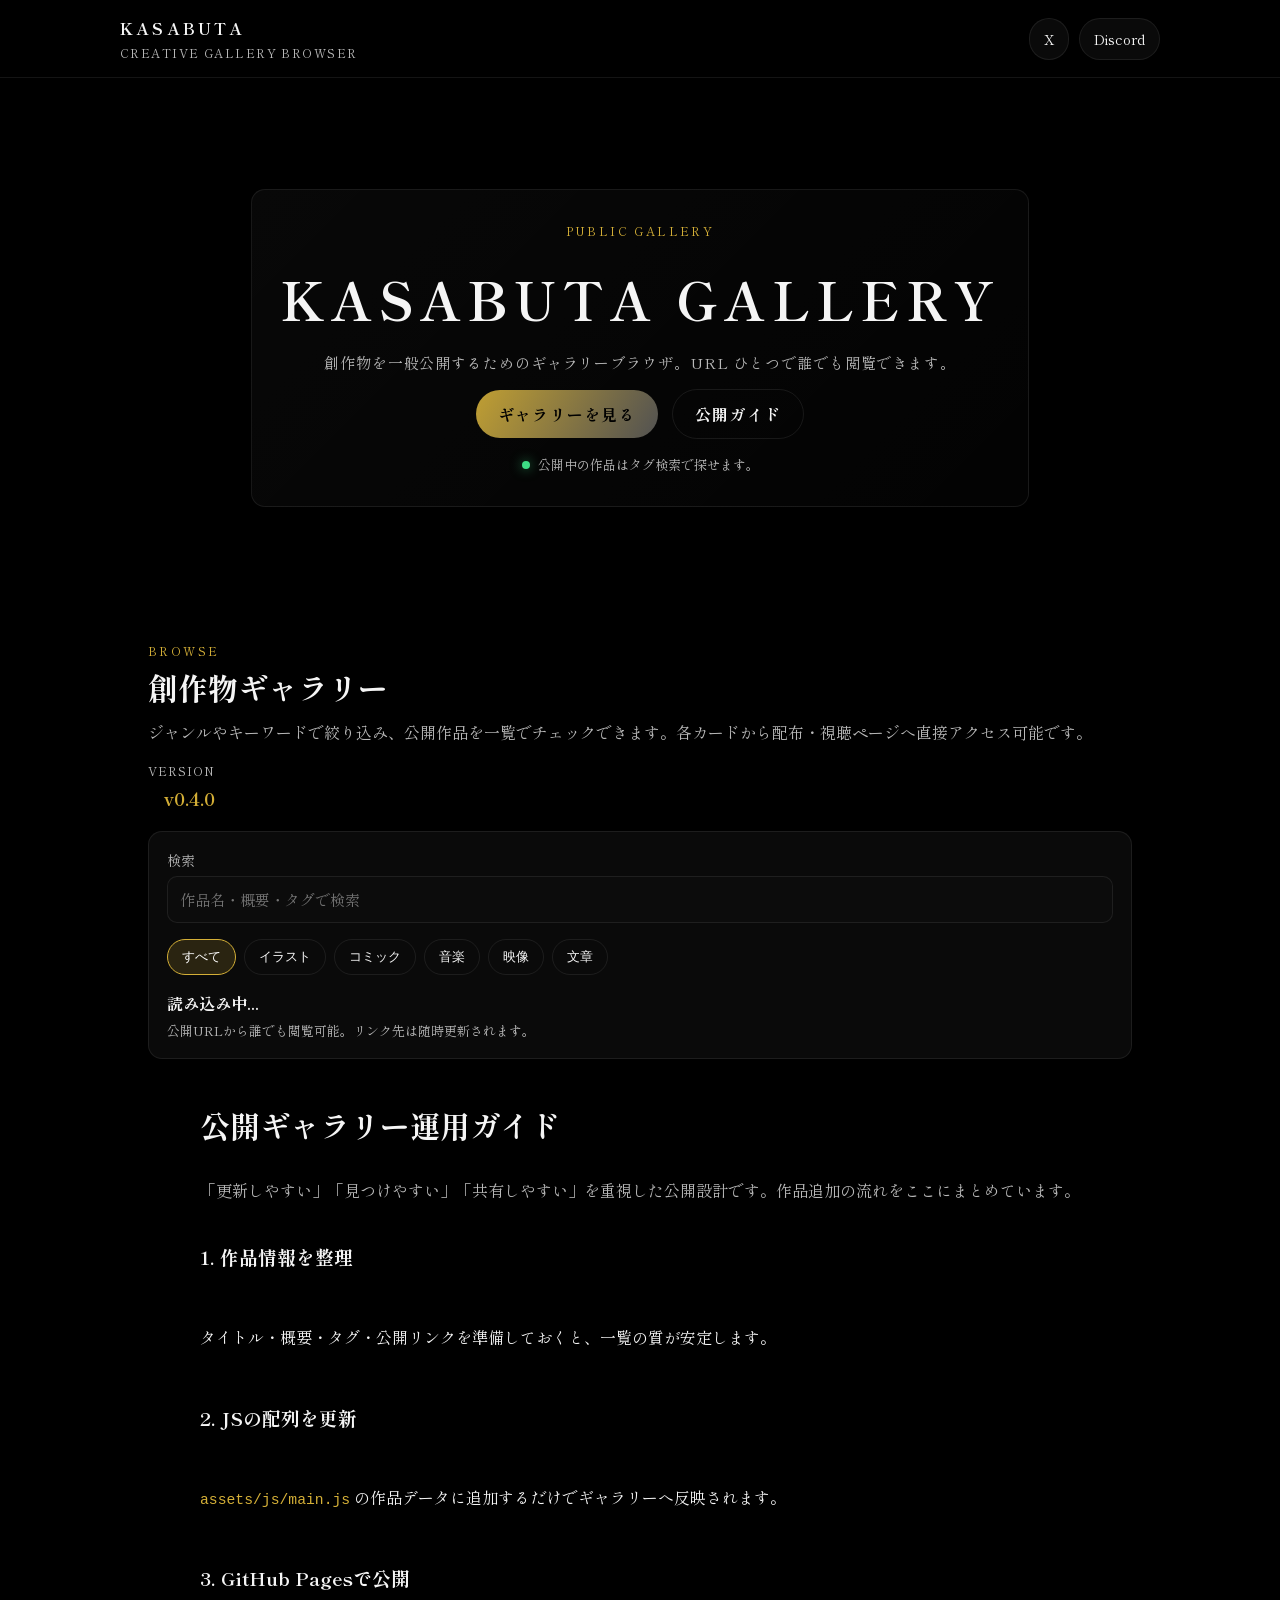
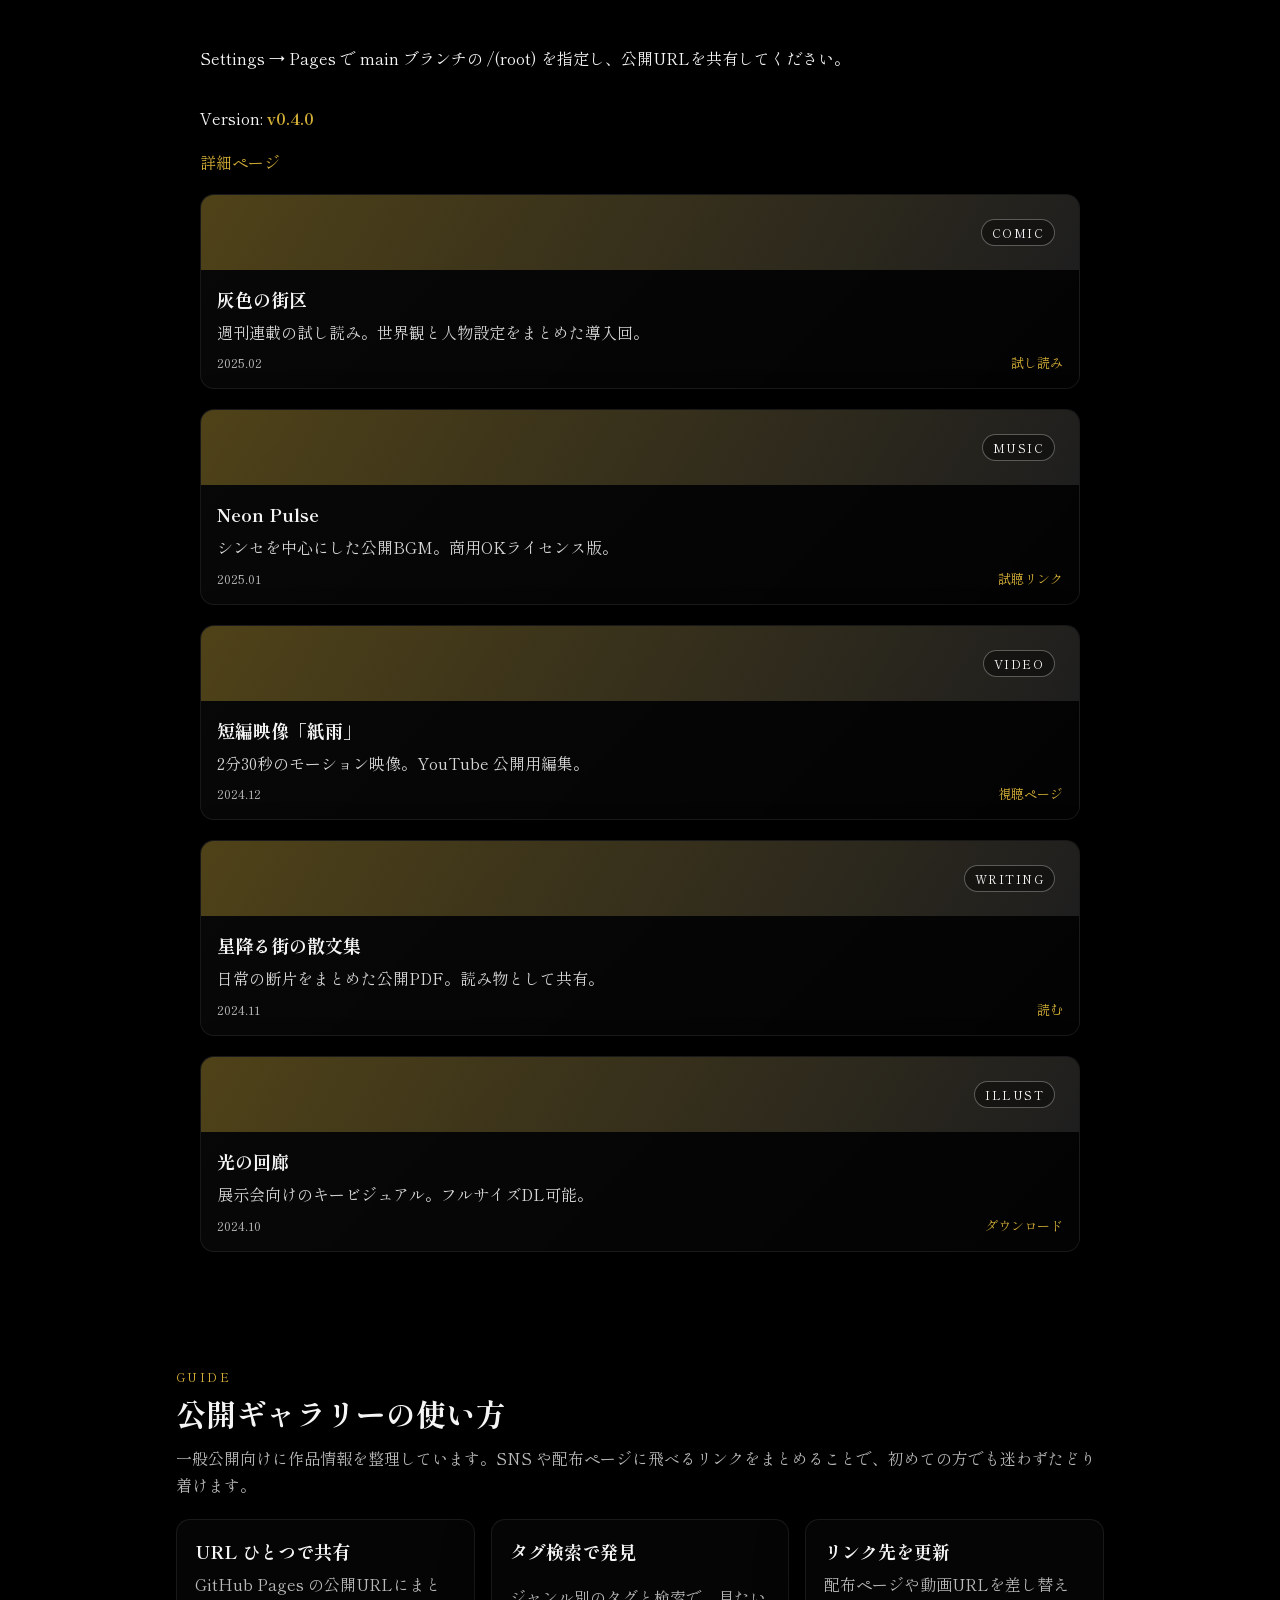
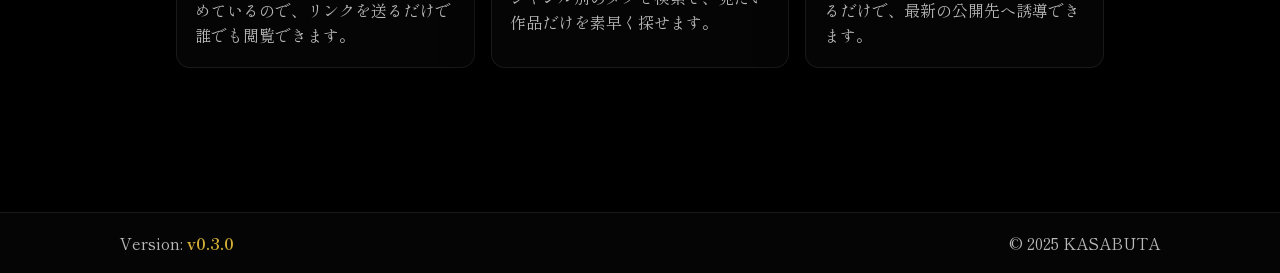
==== commit 87ac2c4d: "Rebuild gallery site with clean structure" ====
--- a/index.html
+++ b/index.html
@@ -4,7 +4,7 @@
   <meta charset="utf-8">
   <meta name="viewport" content="width=device-width,initial-scale=1">
   <title>KASABUTA GALLERY</title>
-  <meta name="description" content="KASABUTA の創作物ギャラリーブラウザ。公開URLから誰でも閲覧できます。">
+  <meta name="description" content="KASABUTA の創作物ギャラリー。公開URLから誰でも閲覧できます。">
   <base href="./">
   <link rel="preconnect" href="https://fonts.googleapis.com">
   <link rel="preconnect" href="https://fonts.gstatic.com" crossorigin>
@@ -30,10 +30,10 @@
       <div class="hero-content fade-in">
         <p class="eyebrow">Public Gallery</p>
         <h1 id="portal-title">KASABUTA GALLERY</h1>
-        <p class="subhead">創作物を一般公開するためのブラウザ。URL ひとつで誰でも閲覧できます。</p>
+        <p class="subhead">創作物を一般公開するためのギャラリーブラウザ。URL ひとつで誰でも閲覧できます。</p>
         <div class="hero-actions">
           <a class="primary-btn" href="#gallery">ギャラリーを見る</a>
-          <a class="ghost-btn" href="#guideline">閲覧ガイド</a>
+          <a class="ghost-btn" href="#guide">公開ガイド</a>
         </div>
         <div class="hero-note">
           <span class="status-dot" aria-hidden="true"></span>
@@ -46,12 +46,12 @@
       <div class="section-head">
         <div>
           <p class="eyebrow">Browse</p>
-          <h2 id="gallery-title">創作物ギャラリーブラウザ</h2>
-          <p class="section-lead">ジャンルやタグで絞り込み、公開作品を一覧でチェックできます。作品の詳細ページや配布リンクへの導線もまとめています。</p>
+          <h2 id="gallery-title">創作物ギャラリー</h2>
+          <p class="section-lead">ジャンルやキーワードで絞り込み、公開作品を一覧でチェックできます。各カードから配布・視聴ページへ直接アクセス可能です。</p>
         </div>
         <div class="section-meta" aria-label="Version">
           <span class="meta-label">Version</span>
-          <strong class="version" data-version>v0.3.0</strong>
+          <strong class="version" data-version>v0.4.0</strong>
         </div>
       </div>
 
@@ -69,21 +69,21 @@
           <button class="filter-chip" data-filter="writing">文章</button>
         </div>
         <div class="gallery-status" aria-live="polite">
-          <p class="result-count" id="result-count">6件の作品が公開中</p>
+          <p class="result-count" id="result-count">読み込み中...</p>
           <p class="status-note">公開URLから誰でも閲覧可能。リンク先は随時更新されます。</p>
         </div>
       </div>
 
-      <div class="gallery-grid" id="gallery-grid" aria-live="polite">
-        <article class="gallery-card" data-tags="illust,public">
-          <div class="card-visual">
-            <span class="badge">ILLUST</span>
-          </div>
-          <div class="card-body">
-            <h3>夜明けのアーカイブ</h3>
-            <p>水彩の質感で描いた夜明けの都市。公開用高解像度セット。</p>
-            <div class="card-meta">
-              <span>2025.03</span>
+    <section class="guideline" id="guide" aria-labelledby="guide-title">
+          <h2 id="guide-title">公開ギャラリー運用ガイド</h2>
+          <p class="section-lead">「更新しやすい」「見つけやすい」「共有しやすい」を重視した公開設計です。作品追加の流れをここにまとめています。</p>
+          <h3>1. 作品情報を整理</h3>
+          <p>タイトル・概要・タグ・公開リンクを準備しておくと、一覧の質が安定します。</p>
+          <h3>2. JSの配列を更新</h3>
+          <p><code>assets/js/main.js</code> の作品データに追加するだけでギャラリーへ反映されます。</p>
+          <h3>3. GitHub Pagesで公開</h3>
+          <p>Settings → Pages で main ブランチの /(root) を指定し、公開URLを共有してください。</p>
+      <span class="footer-version">Version: <strong data-version>v0.4.0</strong></span>
               <a href="#" class="card-link">詳細ページ</a>
             </div>
           </div>
--- a/assets/css/styles.css
+++ b/assets/css/styles.css
@@ -23,6 +23,11 @@
 }
 
 a { color: inherit; }
+code {
+  font-family: 'SFMono-Regular', 'Consolas', 'Liberation Mono', monospace;
+  font-size: 0.92em;
+  color: var(--accent);
+}
 
 .site-header {
   position: sticky;
@@ -95,7 +100,7 @@
 }
 
 .hero-content {
-  max-width: 780px;
+  max-width: 820px;
   padding: 32px 28px;
   border-radius: var(--radius);
   background: linear-gradient(135deg, rgba(255,255,255,0.03), rgba(255,255,255,0.01));
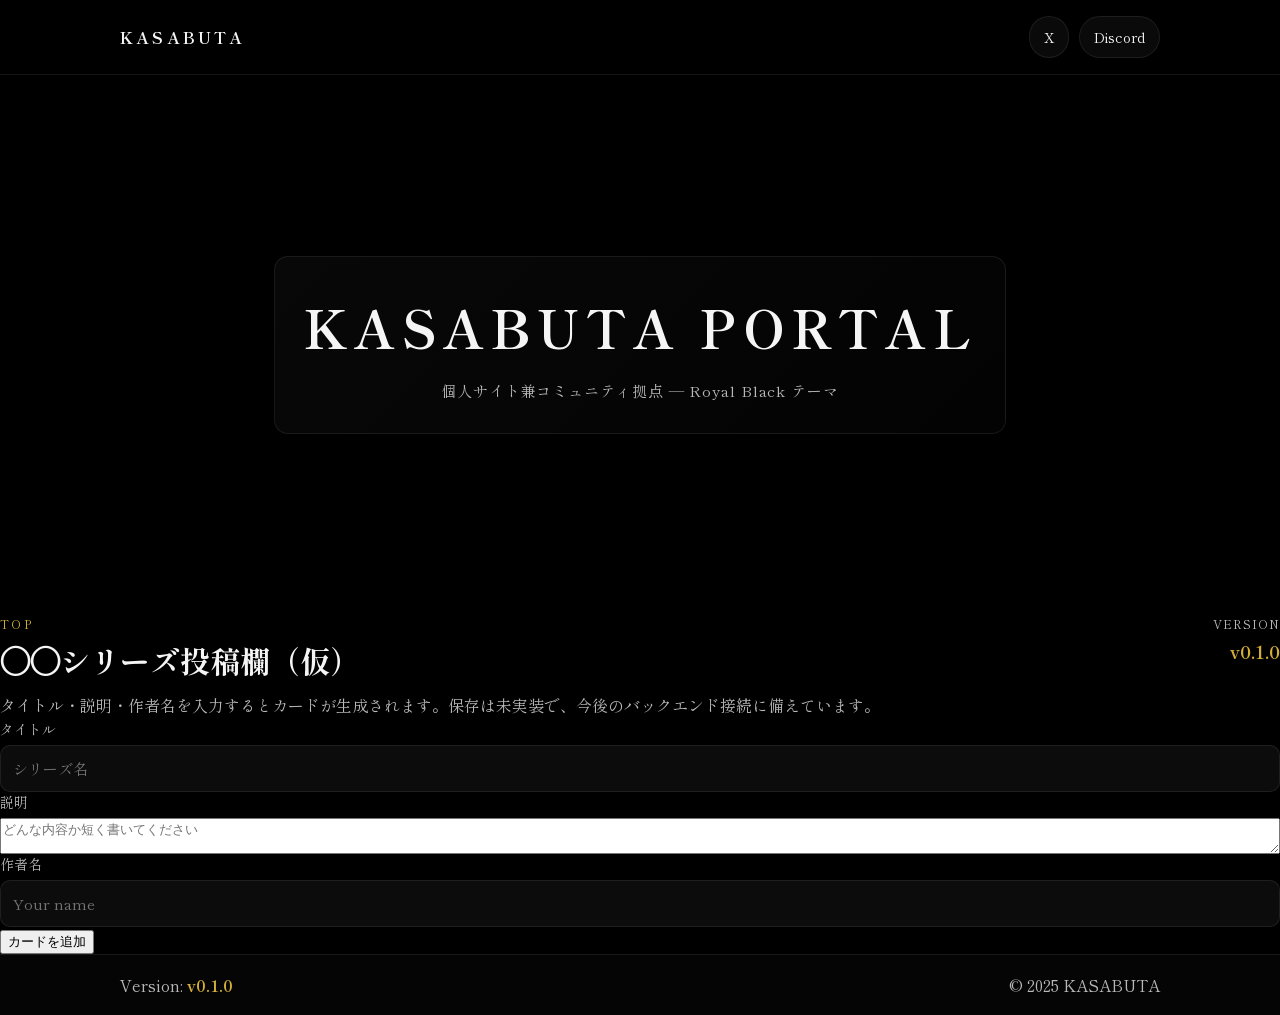
==== commit c49302f6: "Fix bugs and complete portal site - HTMLのパス参照を相対パスに修正（GitHub Pages対応） - JavaScriptにXSS対策のescapeHtml関" ====
--- a/index.html
+++ b/index.html
@@ -3,9 +3,8 @@
 <head>
   <meta charset="utf-8">
   <meta name="viewport" content="width=device-width,initial-scale=1">
-  <title>KASABUTA GALLERY</title>
-  <meta name="description" content="KASABUTA の創作物ギャラリー。公開URLから誰でも閲覧できます。">
-  <base href="./">
+  <title>KASABUTA PORTAL</title>
+  <meta name="description" content="KASABUTA の個人サイト兼コミュニティ拠点">
   <link rel="preconnect" href="https://fonts.googleapis.com">
   <link rel="preconnect" href="https://fonts.gstatic.com" crossorigin>
   <link href="https://fonts.googleapis.com/css2?family=Shippori+Mincho:wght@400;700&display=swap" rel="stylesheet">
@@ -16,7 +15,6 @@
     <div class="header-inner">
       <div class="brand">
         <span class="brand-title">KASABUTA</span>
-        <span class="brand-subtitle">Creative Gallery Browser</span>
       </div>
       <nav class="external-links" aria-label="External links">
         <a class="link-btn" href="https://x.com/kasabuta2025?s=21" target="_blank" rel="noreferrer">X</a>
@@ -28,166 +26,49 @@
   <main>
     <section class="hero" aria-labelledby="portal-title">
       <div class="hero-content fade-in">
-        <p class="eyebrow">Public Gallery</p>
-        <h1 id="portal-title">KASABUTA GALLERY</h1>
-        <p class="subhead">創作物を一般公開するためのギャラリーブラウザ。URL ひとつで誰でも閲覧できます。</p>
-        <div class="hero-actions">
-          <a class="primary-btn" href="#gallery">ギャラリーを見る</a>
-          <a class="ghost-btn" href="#guide">公開ガイド</a>
-        </div>
-        <div class="hero-note">
-          <span class="status-dot" aria-hidden="true"></span>
-          公開中の作品はタグ検索で探せます。
-        </div>
+        <h1 id="portal-title">KASABUTA PORTAL</h1>
+        <p class="subhead">個人サイト兼コミュニティ拠点 — Royal Black テーマ</p>
       </div>
     </section>
 
-    <section class="gallery" id="gallery" aria-labelledby="gallery-title">
+    <section class="series" aria-labelledby="series-title">
       <div class="section-head">
         <div>
-          <p class="eyebrow">Browse</p>
-          <h2 id="gallery-title">創作物ギャラリー</h2>
-          <p class="section-lead">ジャンルやキーワードで絞り込み、公開作品を一覧でチェックできます。各カードから配布・視聴ページへ直接アクセス可能です。</p>
+          <p class="eyebrow">Top</p>
+          <h2 id="series-title">◯◯シリーズ投稿欄（仮）</h2>
+          <p class="section-lead">タイトル・説明・作者名を入力するとカードが生成されます。保存は未実装で、今後のバックエンド接続に備えています。</p>
         </div>
         <div class="section-meta" aria-label="Version">
           <span class="meta-label">Version</span>
-          <strong class="version" data-version>v0.4.0</strong>
+          <strong class="version" data-version>v0.1.0</strong>
         </div>
       </div>
 
-      <div class="gallery-controls" role="search">
-        <label class="field">
-          <span>検索</span>
-          <input type="search" id="gallery-search" placeholder="作品名・概要・タグで検索">
-        </label>
-        <div class="filter-group" aria-label="タグフィルター">
-          <button class="filter-chip is-active" data-filter="all">すべて</button>
-          <button class="filter-chip" data-filter="illust">イラスト</button>
-          <button class="filter-chip" data-filter="comic">コミック</button>
-          <button class="filter-chip" data-filter="music">音楽</button>
-          <button class="filter-chip" data-filter="video">映像</button>
-          <button class="filter-chip" data-filter="writing">文章</button>
+      <form id="series-form" class="series-form" autocomplete="off">
+        <div class="form-grid">
+          <label class="field">
+            <span>タイトル</span>
+            <input type="text" name="title" placeholder="シリーズ名" required>
+          </label>
+          <label class="field">
+            <span>説明</span>
+            <textarea name="description" rows="2" placeholder="どんな内容か短く書いてください" required></textarea>
+          </label>
+          <label class="field">
+            <span>作者名</span>
+            <input type="text" name="author" placeholder="Your name" required>
+          </label>
         </div>
-        <div class="gallery-status" aria-live="polite">
-          <p class="result-count" id="result-count">読み込み中...</p>
-          <p class="status-note">公開URLから誰でも閲覧可能。リンク先は随時更新されます。</p>
-        </div>
-      </div>
+        <button type="submit" class="submit-btn">カードを追加</button>
+      </form>
 
-    <section class="guideline" id="guide" aria-labelledby="guide-title">
-          <h2 id="guide-title">公開ギャラリー運用ガイド</h2>
-          <p class="section-lead">「更新しやすい」「見つけやすい」「共有しやすい」を重視した公開設計です。作品追加の流れをここにまとめています。</p>
-          <h3>1. 作品情報を整理</h3>
-          <p>タイトル・概要・タグ・公開リンクを準備しておくと、一覧の質が安定します。</p>
-          <h3>2. JSの配列を更新</h3>
-          <p><code>assets/js/main.js</code> の作品データに追加するだけでギャラリーへ反映されます。</p>
-          <h3>3. GitHub Pagesで公開</h3>
-          <p>Settings → Pages で main ブランチの /(root) を指定し、公開URLを共有してください。</p>
-      <span class="footer-version">Version: <strong data-version>v0.4.0</strong></span>
-              <a href="#" class="card-link">詳細ページ</a>
-            </div>
-          </div>
-        </article>
-        <article class="gallery-card" data-tags="comic,public">
-          <div class="card-visual">
-            <span class="badge">COMIC</span>
-          </div>
-          <div class="card-body">
-            <h3>灰色の街区</h3>
-            <p>週刊連載の試し読み。世界観と人物設定をまとめた導入回。</p>
-            <div class="card-meta">
-              <span>2025.02</span>
-              <a href="#" class="card-link">試し読み</a>
-            </div>
-          </div>
-        </article>
-        <article class="gallery-card" data-tags="music,public">
-          <div class="card-visual">
-            <span class="badge">MUSIC</span>
-          </div>
-          <div class="card-body">
-            <h3>Neon Pulse</h3>
-            <p>シンセを中心にした公開BGM。商用OKライセンス版。</p>
-            <div class="card-meta">
-              <span>2025.01</span>
-              <a href="#" class="card-link">試聴リンク</a>
-            </div>
-          </div>
-        </article>
-        <article class="gallery-card" data-tags="video,public">
-          <div class="card-visual">
-            <span class="badge">VIDEO</span>
-          </div>
-          <div class="card-body">
-            <h3>短編映像「紙雨」</h3>
-            <p>2分30秒のモーション映像。YouTube 公開用編集。</p>
-            <div class="card-meta">
-              <span>2024.12</span>
-              <a href="#" class="card-link">視聴ページ</a>
-            </div>
-          </div>
-        </article>
-        <article class="gallery-card" data-tags="writing,public">
-          <div class="card-visual">
-            <span class="badge">WRITING</span>
-          </div>
-          <div class="card-body">
-            <h3>星降る街の散文集</h3>
-            <p>日常の断片をまとめた公開PDF。読み物として共有。</p>
-            <div class="card-meta">
-              <span>2024.11</span>
-              <a href="#" class="card-link">読む</a>
-            </div>
-          </div>
-        </article>
-        <article class="gallery-card" data-tags="illust,public">
-          <div class="card-visual">
-            <span class="badge">ILLUST</span>
-          </div>
-          <div class="card-body">
-            <h3>光の回廊</h3>
-            <p>展示会向けのキービジュアル。フルサイズDL可能。</p>
-            <div class="card-meta">
-              <span>2024.10</span>
-              <a href="#" class="card-link">ダウンロード</a>
-            </div>
-          </div>
-        </article>
-      </div>
-
-      <div class="gallery-empty" id="gallery-empty" hidden>
-        <p>該当する作品が見つかりませんでした。検索条件を変更してください。</p>
-      </div>
-    </section>
-
-    <section class="guideline" id="guideline" aria-labelledby="guideline-title">
-      <div class="section-head">
-        <div>
-          <p class="eyebrow">Guide</p>
-          <h2 id="guideline-title">公開ギャラリーの使い方</h2>
-          <p class="section-lead">一般公開向けに作品情報を整理しています。SNS や配布ページに飛べるリンクをまとめることで、初めての方でも迷わずたどり着けます。</p>
-        </div>
-      </div>
-      <div class="guide-grid">
-        <article class="guide-card">
-          <h3>URL ひとつで共有</h3>
-          <p>GitHub Pages の公開URLにまとめているので、リンクを送るだけで誰でも閲覧できます。</p>
-        </article>
-        <article class="guide-card">
-          <h3>タグ検索で発見</h3>
-          <p>ジャンル別のタグと検索で、見たい作品だけを素早く探せます。</p>
-        </article>
-        <article class="guide-card">
-          <h3>リンク先を更新</h3>
-          <p>配布ページや動画URLを差し替えるだけで、最新の公開先へ誘導できます。</p>
-        </article>
-      </div>
+      <div id="series-cards" class="series-cards" aria-live="polite"></div>
     </section>
   </main>
 
   <footer class="site-footer">
     <div class="footer-inner">
-      <span class="footer-version">Version: <strong data-version>v0.3.0</strong></span>
+      <span class="footer-version">Version: <strong data-version>v0.1.0</strong></span>
       <span class="copyright">© 2025 KASABUTA</span>
     </div>
   </footer>
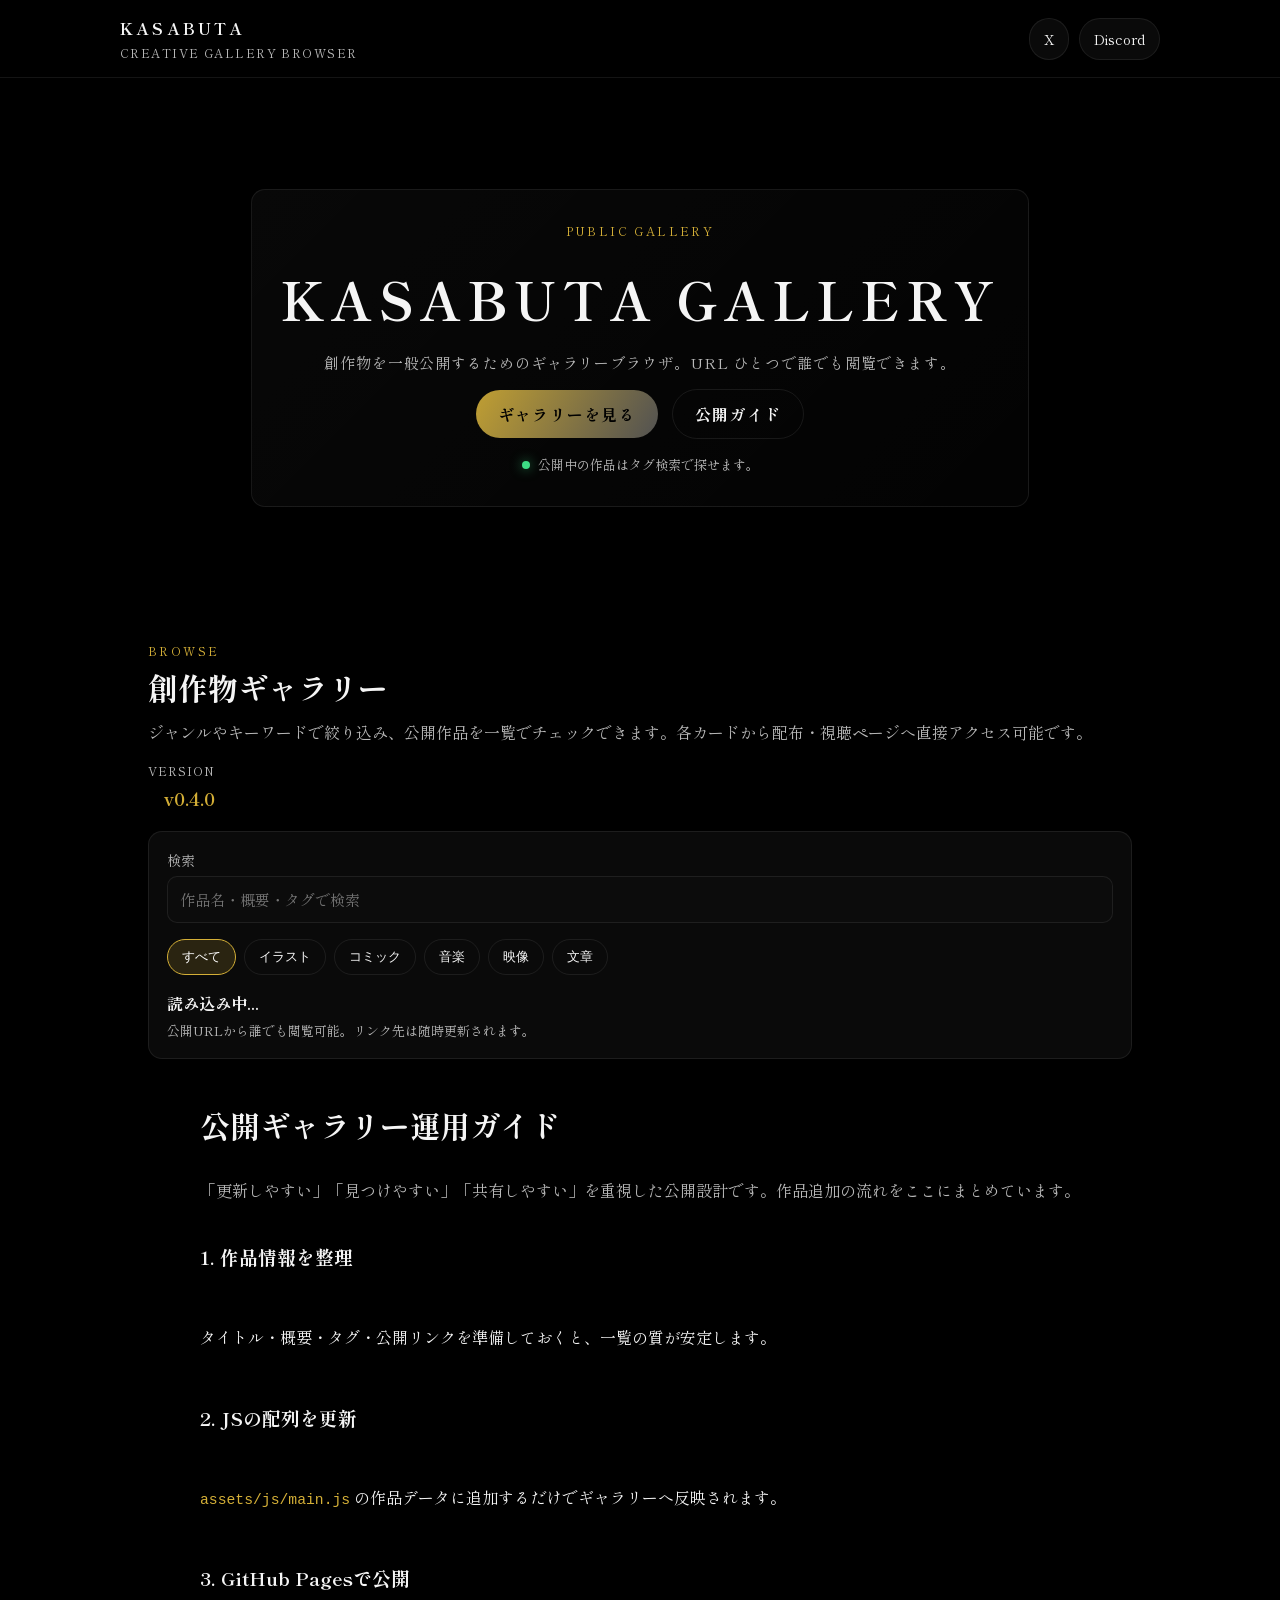
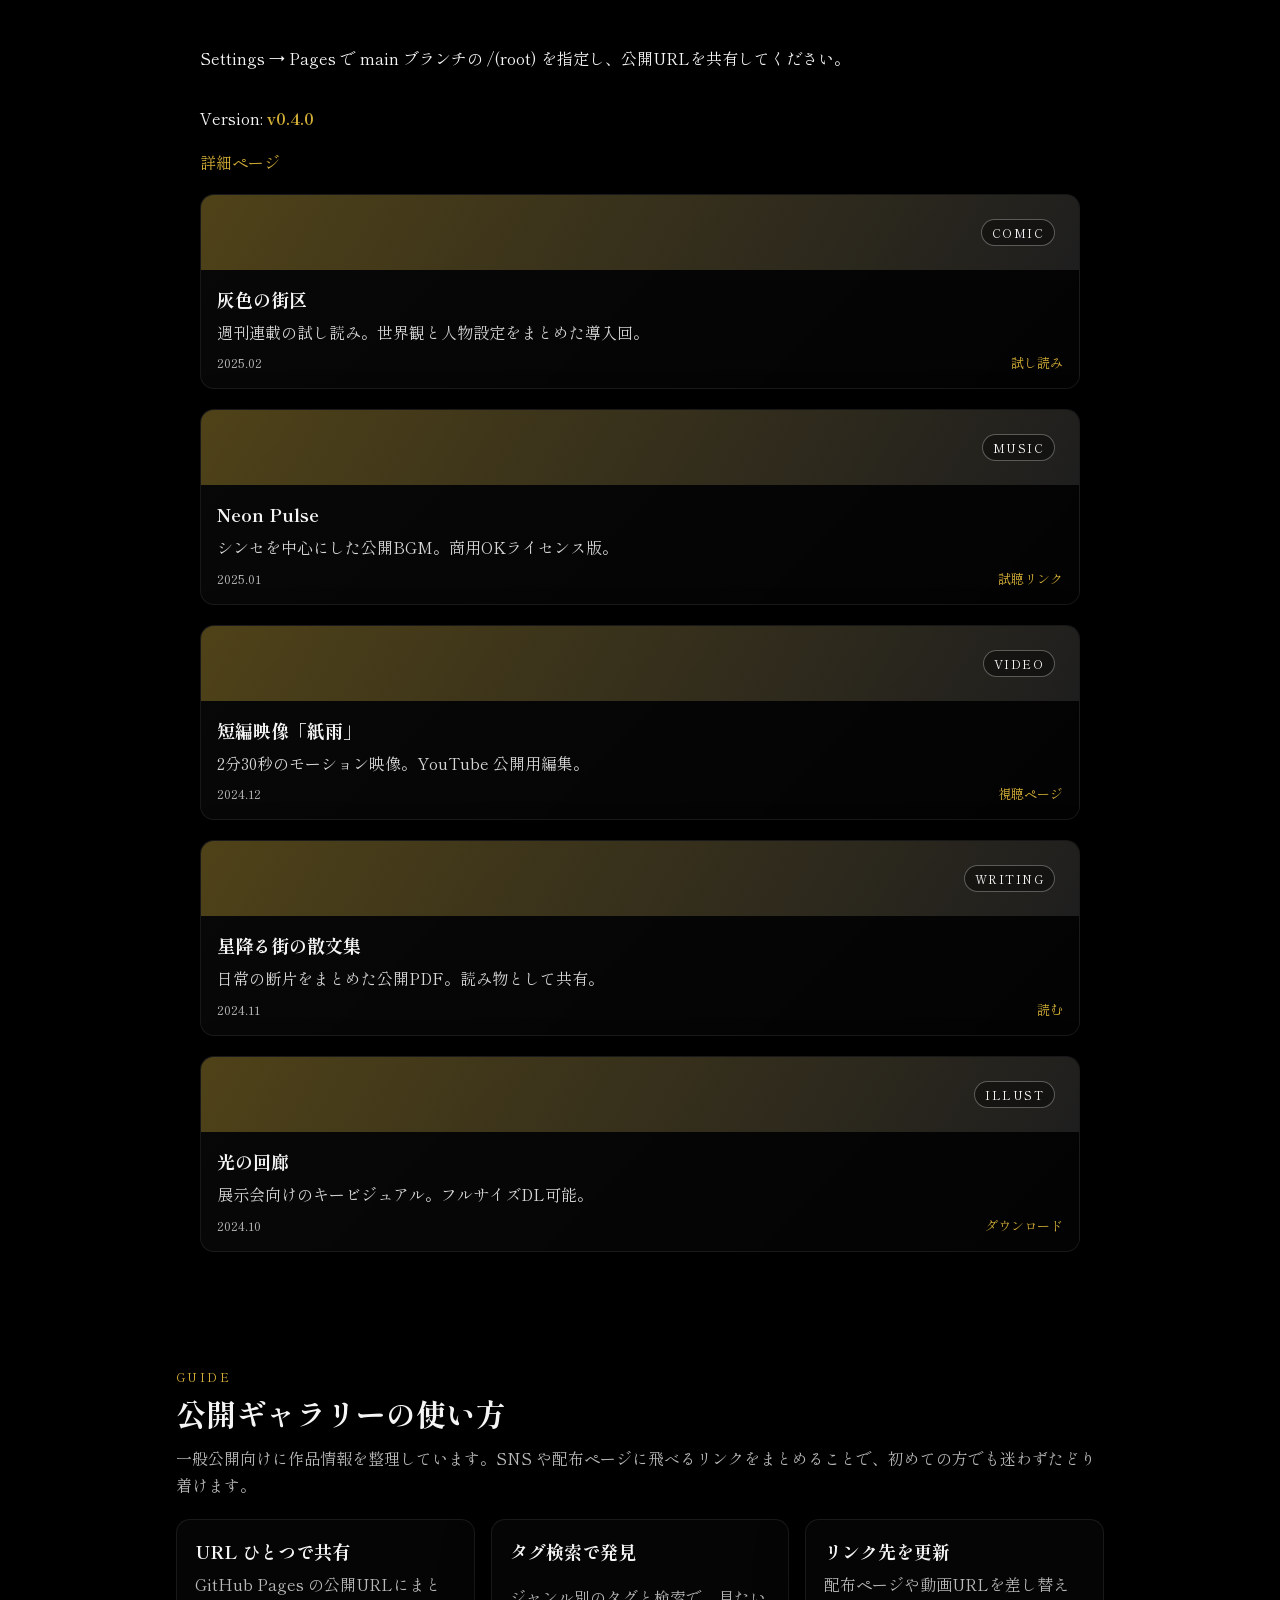
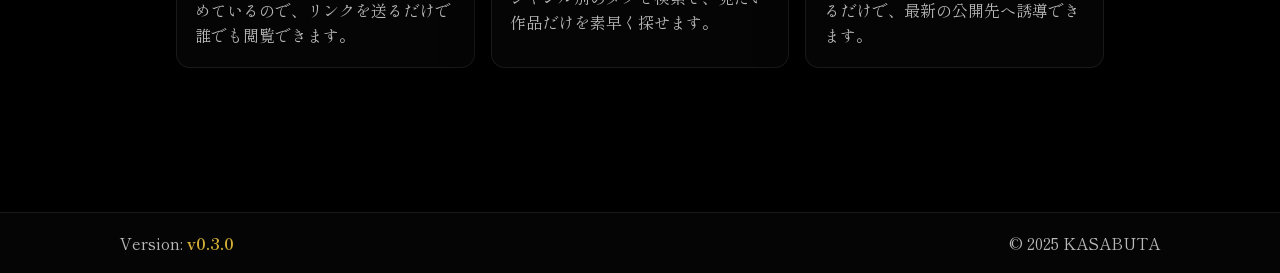
==== commit 78d3a6cd: "Merge 87ac2c4d6e2015665d512f65d80799a725b15e6f into 6066f035af3fcf2c6add3dd924874d311d3b679b" ====
--- a/index.html
+++ b/index.html
@@ -3,8 +3,9 @@
 <head>
   <meta charset="utf-8">
   <meta name="viewport" content="width=device-width,initial-scale=1">
-  <title>KASABUTA PORTAL</title>
-  <meta name="description" content="KASABUTA の個人サイト兼コミュニティ拠点">
+  <title>KASABUTA GALLERY</title>
+  <meta name="description" content="KASABUTA の創作物ギャラリー。公開URLから誰でも閲覧できます。">
+  <base href="./">
   <link rel="preconnect" href="https://fonts.googleapis.com">
   <link rel="preconnect" href="https://fonts.gstatic.com" crossorigin>
   <link href="https://fonts.googleapis.com/css2?family=Shippori+Mincho:wght@400;700&display=swap" rel="stylesheet">
@@ -15,6 +16,7 @@
     <div class="header-inner">
       <div class="brand">
         <span class="brand-title">KASABUTA</span>
+        <span class="brand-subtitle">Creative Gallery Browser</span>
       </div>
       <nav class="external-links" aria-label="External links">
         <a class="link-btn" href="https://x.com/kasabuta2025?s=21" target="_blank" rel="noreferrer">X</a>
@@ -26,49 +28,166 @@
   <main>
     <section class="hero" aria-labelledby="portal-title">
       <div class="hero-content fade-in">
-        <h1 id="portal-title">KASABUTA PORTAL</h1>
-        <p class="subhead">個人サイト兼コミュニティ拠点 — Royal Black テーマ</p>
+        <p class="eyebrow">Public Gallery</p>
+        <h1 id="portal-title">KASABUTA GALLERY</h1>
+        <p class="subhead">創作物を一般公開するためのギャラリーブラウザ。URL ひとつで誰でも閲覧できます。</p>
+        <div class="hero-actions">
+          <a class="primary-btn" href="#gallery">ギャラリーを見る</a>
+          <a class="ghost-btn" href="#guide">公開ガイド</a>
+        </div>
+        <div class="hero-note">
+          <span class="status-dot" aria-hidden="true"></span>
+          公開中の作品はタグ検索で探せます。
+        </div>
       </div>
     </section>
 
-    <section class="series" aria-labelledby="series-title">
+    <section class="gallery" id="gallery" aria-labelledby="gallery-title">
       <div class="section-head">
         <div>
-          <p class="eyebrow">Top</p>
-          <h2 id="series-title">◯◯シリーズ投稿欄（仮）</h2>
-          <p class="section-lead">タイトル・説明・作者名を入力するとカードが生成されます。保存は未実装で、今後のバックエンド接続に備えています。</p>
+          <p class="eyebrow">Browse</p>
+          <h2 id="gallery-title">創作物ギャラリー</h2>
+          <p class="section-lead">ジャンルやキーワードで絞り込み、公開作品を一覧でチェックできます。各カードから配布・視聴ページへ直接アクセス可能です。</p>
         </div>
         <div class="section-meta" aria-label="Version">
           <span class="meta-label">Version</span>
-          <strong class="version" data-version>v0.1.0</strong>
+          <strong class="version" data-version>v0.4.0</strong>
         </div>
       </div>
 
-      <form id="series-form" class="series-form" autocomplete="off">
-        <div class="form-grid">
-          <label class="field">
-            <span>タイトル</span>
-            <input type="text" name="title" placeholder="シリーズ名" required>
-          </label>
-          <label class="field">
-            <span>説明</span>
-            <textarea name="description" rows="2" placeholder="どんな内容か短く書いてください" required></textarea>
-          </label>
-          <label class="field">
-            <span>作者名</span>
-            <input type="text" name="author" placeholder="Your name" required>
-          </label>
+      <div class="gallery-controls" role="search">
+        <label class="field">
+          <span>検索</span>
+          <input type="search" id="gallery-search" placeholder="作品名・概要・タグで検索">
+        </label>
+        <div class="filter-group" aria-label="タグフィルター">
+          <button class="filter-chip is-active" data-filter="all">すべて</button>
+          <button class="filter-chip" data-filter="illust">イラスト</button>
+          <button class="filter-chip" data-filter="comic">コミック</button>
+          <button class="filter-chip" data-filter="music">音楽</button>
+          <button class="filter-chip" data-filter="video">映像</button>
+          <button class="filter-chip" data-filter="writing">文章</button>
         </div>
-        <button type="submit" class="submit-btn">カードを追加</button>
-      </form>
+        <div class="gallery-status" aria-live="polite">
+          <p class="result-count" id="result-count">読み込み中...</p>
+          <p class="status-note">公開URLから誰でも閲覧可能。リンク先は随時更新されます。</p>
+        </div>
+      </div>
 
-      <div id="series-cards" class="series-cards" aria-live="polite"></div>
+    <section class="guideline" id="guide" aria-labelledby="guide-title">
+          <h2 id="guide-title">公開ギャラリー運用ガイド</h2>
+          <p class="section-lead">「更新しやすい」「見つけやすい」「共有しやすい」を重視した公開設計です。作品追加の流れをここにまとめています。</p>
+          <h3>1. 作品情報を整理</h3>
+          <p>タイトル・概要・タグ・公開リンクを準備しておくと、一覧の質が安定します。</p>
+          <h3>2. JSの配列を更新</h3>
+          <p><code>assets/js/main.js</code> の作品データに追加するだけでギャラリーへ反映されます。</p>
+          <h3>3. GitHub Pagesで公開</h3>
+          <p>Settings → Pages で main ブランチの /(root) を指定し、公開URLを共有してください。</p>
+      <span class="footer-version">Version: <strong data-version>v0.4.0</strong></span>
+              <a href="#" class="card-link">詳細ページ</a>
+            </div>
+          </div>
+        </article>
+        <article class="gallery-card" data-tags="comic,public">
+          <div class="card-visual">
+            <span class="badge">COMIC</span>
+          </div>
+          <div class="card-body">
+            <h3>灰色の街区</h3>
+            <p>週刊連載の試し読み。世界観と人物設定をまとめた導入回。</p>
+            <div class="card-meta">
+              <span>2025.02</span>
+              <a href="#" class="card-link">試し読み</a>
+            </div>
+          </div>
+        </article>
+        <article class="gallery-card" data-tags="music,public">
+          <div class="card-visual">
+            <span class="badge">MUSIC</span>
+          </div>
+          <div class="card-body">
+            <h3>Neon Pulse</h3>
+            <p>シンセを中心にした公開BGM。商用OKライセンス版。</p>
+            <div class="card-meta">
+              <span>2025.01</span>
+              <a href="#" class="card-link">試聴リンク</a>
+            </div>
+          </div>
+        </article>
+        <article class="gallery-card" data-tags="video,public">
+          <div class="card-visual">
+            <span class="badge">VIDEO</span>
+          </div>
+          <div class="card-body">
+            <h3>短編映像「紙雨」</h3>
+            <p>2分30秒のモーション映像。YouTube 公開用編集。</p>
+            <div class="card-meta">
+              <span>2024.12</span>
+              <a href="#" class="card-link">視聴ページ</a>
+            </div>
+          </div>
+        </article>
+        <article class="gallery-card" data-tags="writing,public">
+          <div class="card-visual">
+            <span class="badge">WRITING</span>
+          </div>
+          <div class="card-body">
+            <h3>星降る街の散文集</h3>
+            <p>日常の断片をまとめた公開PDF。読み物として共有。</p>
+            <div class="card-meta">
+              <span>2024.11</span>
+              <a href="#" class="card-link">読む</a>
+            </div>
+          </div>
+        </article>
+        <article class="gallery-card" data-tags="illust,public">
+          <div class="card-visual">
+            <span class="badge">ILLUST</span>
+          </div>
+          <div class="card-body">
+            <h3>光の回廊</h3>
+            <p>展示会向けのキービジュアル。フルサイズDL可能。</p>
+            <div class="card-meta">
+              <span>2024.10</span>
+              <a href="#" class="card-link">ダウンロード</a>
+            </div>
+          </div>
+        </article>
+      </div>
+
+      <div class="gallery-empty" id="gallery-empty" hidden>
+        <p>該当する作品が見つかりませんでした。検索条件を変更してください。</p>
+      </div>
+    </section>
+
+    <section class="guideline" id="guideline" aria-labelledby="guideline-title">
+      <div class="section-head">
+        <div>
+          <p class="eyebrow">Guide</p>
+          <h2 id="guideline-title">公開ギャラリーの使い方</h2>
+          <p class="section-lead">一般公開向けに作品情報を整理しています。SNS や配布ページに飛べるリンクをまとめることで、初めての方でも迷わずたどり着けます。</p>
+        </div>
+      </div>
+      <div class="guide-grid">
+        <article class="guide-card">
+          <h3>URL ひとつで共有</h3>
+          <p>GitHub Pages の公開URLにまとめているので、リンクを送るだけで誰でも閲覧できます。</p>
+        </article>
+        <article class="guide-card">
+          <h3>タグ検索で発見</h3>
+          <p>ジャンル別のタグと検索で、見たい作品だけを素早く探せます。</p>
+        </article>
+        <article class="guide-card">
+          <h3>リンク先を更新</h3>
+          <p>配布ページや動画URLを差し替えるだけで、最新の公開先へ誘導できます。</p>
+        </article>
+      </div>
     </section>
   </main>
 
   <footer class="site-footer">
     <div class="footer-inner">
-      <span class="footer-version">Version: <strong data-version>v0.1.0</strong></span>
+      <span class="footer-version">Version: <strong data-version>v0.3.0</strong></span>
       <span class="copyright">© 2025 KASABUTA</span>
     </div>
   </footer>
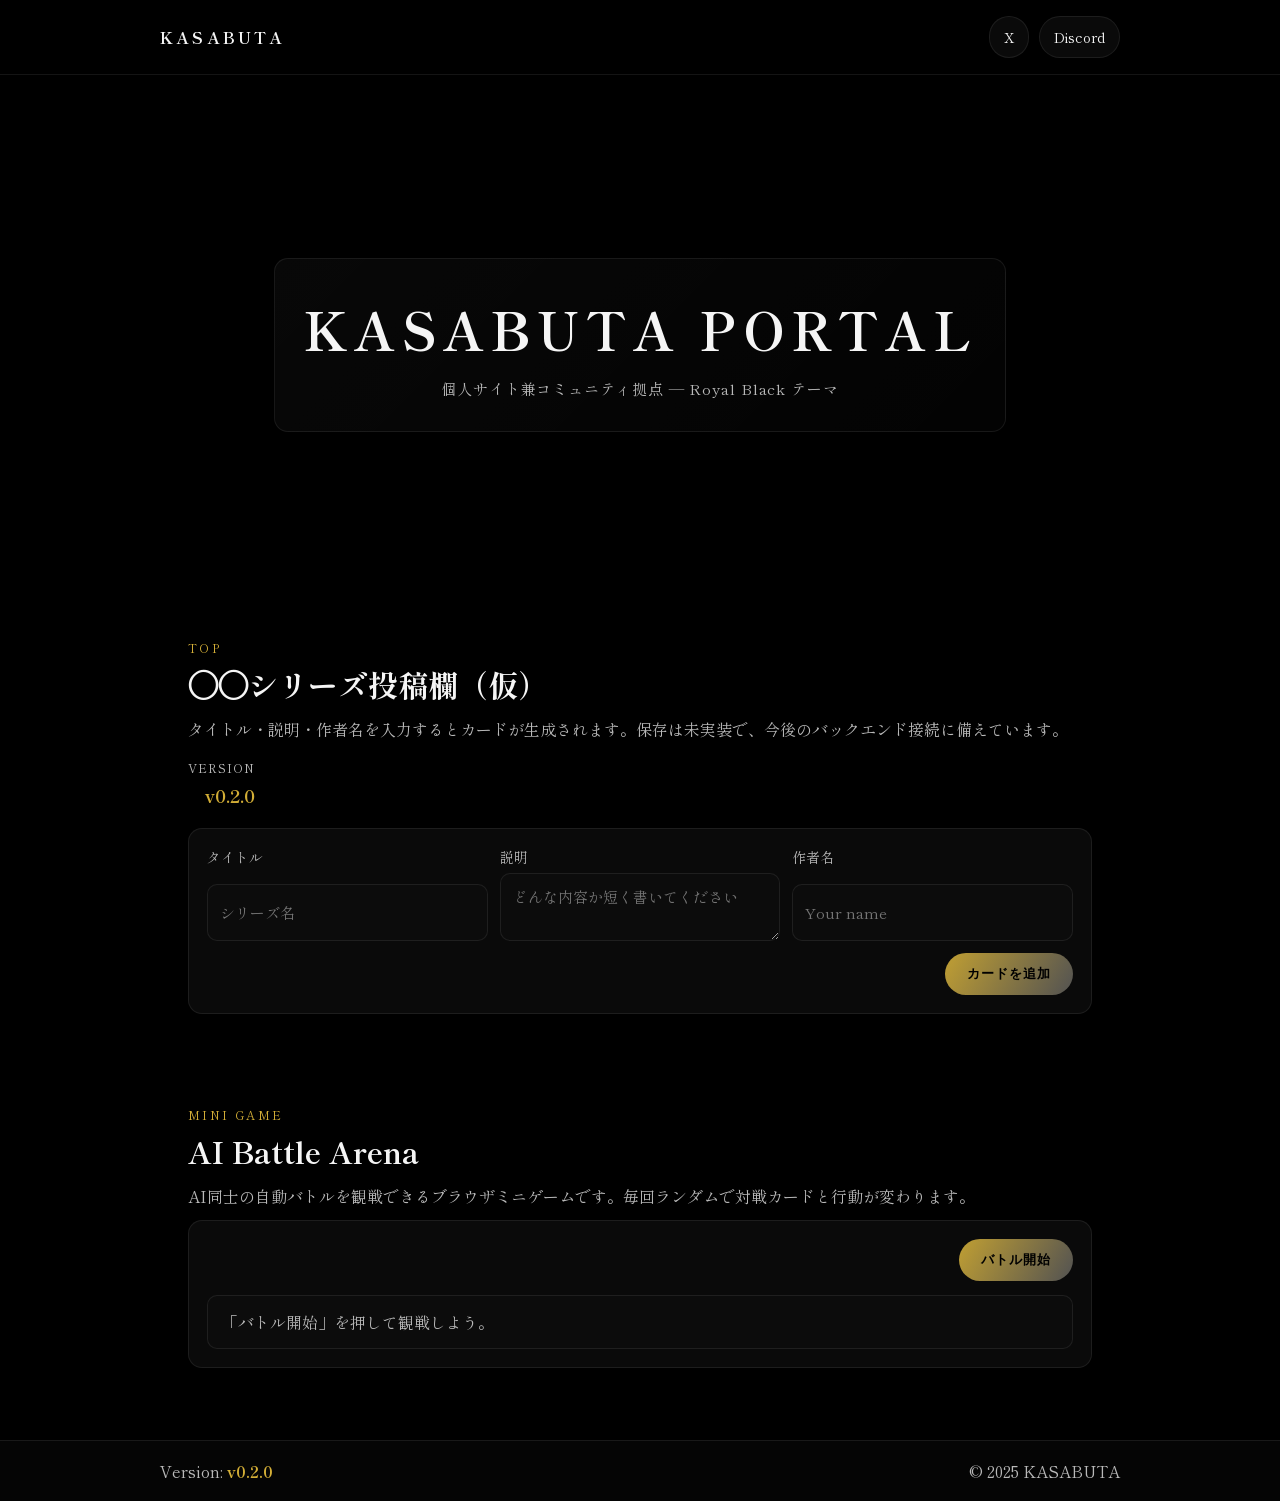
==== commit e20b0601: "Add AI battle browser mini-game to portal" ====
--- a/index.html
+++ b/index.html
@@ -3,20 +3,18 @@
 <head>
   <meta charset="utf-8">
   <meta name="viewport" content="width=device-width,initial-scale=1">
-  <title>KASABUTA GALLERY</title>
-  <meta name="description" content="KASABUTA の創作物ギャラリー。公開URLから誰でも閲覧できます。">
-  <base href="./">
+  <title>KASABUTA PORTAL</title>
+  <meta name="description" content="KASABUTA の個人サイト兼コミュニティ拠点">
   <link rel="preconnect" href="https://fonts.googleapis.com">
   <link rel="preconnect" href="https://fonts.gstatic.com" crossorigin>
   <link href="https://fonts.googleapis.com/css2?family=Shippori+Mincho:wght@400;700&display=swap" rel="stylesheet">
-  <link rel="stylesheet" href="assets/css/styles.css">
+  <link rel="stylesheet" href="/assets/css/styles.css">
 </head>
 <body>
   <header class="site-header">
     <div class="header-inner">
       <div class="brand">
         <span class="brand-title">KASABUTA</span>
-        <span class="brand-subtitle">Creative Gallery Browser</span>
       </div>
       <nav class="external-links" aria-label="External links">
         <a class="link-btn" href="https://x.com/kasabuta2025?s=21" target="_blank" rel="noreferrer">X</a>
@@ -28,170 +26,69 @@
   <main>
     <section class="hero" aria-labelledby="portal-title">
       <div class="hero-content fade-in">
-        <p class="eyebrow">Public Gallery</p>
-        <h1 id="portal-title">KASABUTA GALLERY</h1>
-        <p class="subhead">創作物を一般公開するためのギャラリーブラウザ。URL ひとつで誰でも閲覧できます。</p>
-        <div class="hero-actions">
-          <a class="primary-btn" href="#gallery">ギャラリーを見る</a>
-          <a class="ghost-btn" href="#guide">公開ガイド</a>
-        </div>
-        <div class="hero-note">
-          <span class="status-dot" aria-hidden="true"></span>
-          公開中の作品はタグ検索で探せます。
-        </div>
+        <h1 id="portal-title">KASABUTA PORTAL</h1>
+        <p class="subhead">個人サイト兼コミュニティ拠点 — Royal Black テーマ</p>
       </div>
     </section>
 
-    <section class="gallery" id="gallery" aria-labelledby="gallery-title">
+    <section class="series" aria-labelledby="series-title">
       <div class="section-head">
         <div>
-          <p class="eyebrow">Browse</p>
-          <h2 id="gallery-title">創作物ギャラリー</h2>
-          <p class="section-lead">ジャンルやキーワードで絞り込み、公開作品を一覧でチェックできます。各カードから配布・視聴ページへ直接アクセス可能です。</p>
+          <p class="eyebrow">Top</p>
+          <h2 id="series-title">◯◯シリーズ投稿欄（仮）</h2>
+          <p class="section-lead">タイトル・説明・作者名を入力するとカードが生成されます。保存は未実装で、今後のバックエンド接続に備えています。</p>
         </div>
         <div class="section-meta" aria-label="Version">
           <span class="meta-label">Version</span>
-          <strong class="version" data-version>v0.4.0</strong>
+          <strong class="version" data-version>v0.1.0</strong>
         </div>
       </div>
 
-      <div class="gallery-controls" role="search">
-        <label class="field">
-          <span>検索</span>
-          <input type="search" id="gallery-search" placeholder="作品名・概要・タグで検索">
-        </label>
-        <div class="filter-group" aria-label="タグフィルター">
-          <button class="filter-chip is-active" data-filter="all">すべて</button>
-          <button class="filter-chip" data-filter="illust">イラスト</button>
-          <button class="filter-chip" data-filter="comic">コミック</button>
-          <button class="filter-chip" data-filter="music">音楽</button>
-          <button class="filter-chip" data-filter="video">映像</button>
-          <button class="filter-chip" data-filter="writing">文章</button>
+      <form id="series-form" class="series-form" autocomplete="off">
+        <div class="form-grid">
+          <label class="field">
+            <span>タイトル</span>
+            <input type="text" name="title" placeholder="シリーズ名" required>
+          </label>
+          <label class="field">
+            <span>説明</span>
+            <textarea name="description" rows="2" placeholder="どんな内容か短く書いてください" required></textarea>
+          </label>
+          <label class="field">
+            <span>作者名</span>
+            <input type="text" name="author" placeholder="Your name" required>
+          </label>
         </div>
-        <div class="gallery-status" aria-live="polite">
-          <p class="result-count" id="result-count">読み込み中...</p>
-          <p class="status-note">公開URLから誰でも閲覧可能。リンク先は随時更新されます。</p>
+        <button type="submit" class="submit-btn">カードを追加</button>
+      </form>
+
+      <div id="series-cards" class="series-cards" aria-live="polite"></div>
+    </section>
+
+    <section class="ai-battle" aria-labelledby="battle-title">
+      <div class="section-head">
+        <div>
+          <p class="eyebrow">Mini Game</p>
+          <h2 id="battle-title">AI Battle Arena</h2>
+          <p class="section-lead">AI同士の自動バトルを観戦できるブラウザミニゲームです。毎回ランダムで対戦カードと行動が変わります。</p>
         </div>
       </div>
-
-    <section class="guideline" id="guide" aria-labelledby="guide-title">
-          <h2 id="guide-title">公開ギャラリー運用ガイド</h2>
-          <p class="section-lead">「更新しやすい」「見つけやすい」「共有しやすい」を重視した公開設計です。作品追加の流れをここにまとめています。</p>
-          <h3>1. 作品情報を整理</h3>
-          <p>タイトル・概要・タグ・公開リンクを準備しておくと、一覧の質が安定します。</p>
-          <h3>2. JSの配列を更新</h3>
-          <p><code>assets/js/main.js</code> の作品データに追加するだけでギャラリーへ反映されます。</p>
-          <h3>3. GitHub Pagesで公開</h3>
-          <p>Settings → Pages で main ブランチの /(root) を指定し、公開URLを共有してください。</p>
-      <span class="footer-version">Version: <strong data-version>v0.4.0</strong></span>
-              <a href="#" class="card-link">詳細ページ</a>
-            </div>
-          </div>
-        </article>
-        <article class="gallery-card" data-tags="comic,public">
-          <div class="card-visual">
-            <span class="badge">COMIC</span>
-          </div>
-          <div class="card-body">
-            <h3>灰色の街区</h3>
-            <p>週刊連載の試し読み。世界観と人物設定をまとめた導入回。</p>
-            <div class="card-meta">
-              <span>2025.02</span>
-              <a href="#" class="card-link">試し読み</a>
-            </div>
-          </div>
-        </article>
-        <article class="gallery-card" data-tags="music,public">
-          <div class="card-visual">
-            <span class="badge">MUSIC</span>
-          </div>
-          <div class="card-body">
-            <h3>Neon Pulse</h3>
-            <p>シンセを中心にした公開BGM。商用OKライセンス版。</p>
-            <div class="card-meta">
-              <span>2025.01</span>
-              <a href="#" class="card-link">試聴リンク</a>
-            </div>
-          </div>
-        </article>
-        <article class="gallery-card" data-tags="video,public">
-          <div class="card-visual">
-            <span class="badge">VIDEO</span>
-          </div>
-          <div class="card-body">
-            <h3>短編映像「紙雨」</h3>
-            <p>2分30秒のモーション映像。YouTube 公開用編集。</p>
-            <div class="card-meta">
-              <span>2024.12</span>
-              <a href="#" class="card-link">視聴ページ</a>
-            </div>
-          </div>
-        </article>
-        <article class="gallery-card" data-tags="writing,public">
-          <div class="card-visual">
-            <span class="badge">WRITING</span>
-          </div>
-          <div class="card-body">
-            <h3>星降る街の散文集</h3>
-            <p>日常の断片をまとめた公開PDF。読み物として共有。</p>
-            <div class="card-meta">
-              <span>2024.11</span>
-              <a href="#" class="card-link">読む</a>
-            </div>
-          </div>
-        </article>
-        <article class="gallery-card" data-tags="illust,public">
-          <div class="card-visual">
-            <span class="badge">ILLUST</span>
-          </div>
-          <div class="card-body">
-            <h3>光の回廊</h3>
-            <p>展示会向けのキービジュアル。フルサイズDL可能。</p>
-            <div class="card-meta">
-              <span>2024.10</span>
-              <a href="#" class="card-link">ダウンロード</a>
-            </div>
-          </div>
-        </article>
-      </div>
-
-      <div class="gallery-empty" id="gallery-empty" hidden>
-        <p>該当する作品が見つかりませんでした。検索条件を変更してください。</p>
-      </div>
-    </section>
-
-    <section class="guideline" id="guideline" aria-labelledby="guideline-title">
-      <div class="section-head">
-        <div>
-          <p class="eyebrow">Guide</p>
-          <h2 id="guideline-title">公開ギャラリーの使い方</h2>
-          <p class="section-lead">一般公開向けに作品情報を整理しています。SNS や配布ページに飛べるリンクをまとめることで、初めての方でも迷わずたどり着けます。</p>
+      <div class="battle-panel">
+        <button id="start-battle-btn" class="submit-btn" type="button">バトル開始</button>
+        <div id="battle-arena" class="battle-arena" aria-live="polite">
+          <p class="battle-placeholder">「バトル開始」を押して観戦しよう。</p>
         </div>
-      </div>
-      <div class="guide-grid">
-        <article class="guide-card">
-          <h3>URL ひとつで共有</h3>
-          <p>GitHub Pages の公開URLにまとめているので、リンクを送るだけで誰でも閲覧できます。</p>
-        </article>
-        <article class="guide-card">
-          <h3>タグ検索で発見</h3>
-          <p>ジャンル別のタグと検索で、見たい作品だけを素早く探せます。</p>
-        </article>
-        <article class="guide-card">
-          <h3>リンク先を更新</h3>
-          <p>配布ページや動画URLを差し替えるだけで、最新の公開先へ誘導できます。</p>
-        </article>
       </div>
     </section>
   </main>
 
   <footer class="site-footer">
     <div class="footer-inner">
-      <span class="footer-version">Version: <strong data-version>v0.3.0</strong></span>
+      <span class="footer-version">Version: <strong data-version>v0.1.0</strong></span>
       <span class="copyright">© 2025 KASABUTA</span>
     </div>
   </footer>
 
-  <script src="assets/js/main.js"></script>
+  <script src="/assets/js/main.js"></script>
 </body>
 </html>
--- a/assets/css/styles.css
+++ b/assets/css/styles.css
@@ -8,7 +8,7 @@
   --accent-2: #666;
   --radius: 14px;
   --shadow: 0 16px 48px rgba(0, 0, 0, 0.35);
-  --max-width: 1040px;
+  --max-width: 960px;
   --transition: 180ms ease;
 }
 
@@ -23,11 +23,6 @@
 }
 
 a { color: inherit; }
-code {
-  font-family: 'SFMono-Regular', 'Consolas', 'Liberation Mono', monospace;
-  font-size: 0.92em;
-  color: var(--accent);
-}
 
 .site-header {
   position: sticky;
@@ -48,21 +43,9 @@
   gap: 12px;
 }
 
-.brand {
-  display: grid;
-  gap: 4px;
-}
-
 .brand-title {
   letter-spacing: 0.2em;
   font-weight: 700;
-  text-transform: uppercase;
-}
-
-.brand-subtitle {
-  color: var(--muted);
-  font-size: 12px;
-  letter-spacing: 0.12em;
   text-transform: uppercase;
 }
 
@@ -100,18 +83,16 @@
 }
 
 .hero-content {
-  max-width: 820px;
+  max-width: 780px;
   padding: 32px 28px;
   border-radius: var(--radius);
   background: linear-gradient(135deg, rgba(255,255,255,0.03), rgba(255,255,255,0.01));
   border: 1px solid var(--stroke);
   box-shadow: var(--shadow);
-  display: grid;
-  gap: 16px;
 }
 
 .hero h1 {
-  margin: 0;
+  margin: 0 0 12px;
   font-size: clamp(32px, 5vw, 52px);
   letter-spacing: 0.12em;
   text-transform: uppercase;
@@ -124,65 +105,6 @@
   letter-spacing: 0.06em;
 }
 
-.hero-actions {
-  display: flex;
-  justify-content: center;
-  align-items: center;
-  gap: 14px;
-  flex-wrap: wrap;
-}
-
-.primary-btn,
-.ghost-btn {
-  display: inline-flex;
-  align-items: center;
-  justify-content: center;
-  padding: 12px 22px;
-  border-radius: 999px;
-  font-weight: 700;
-  letter-spacing: 0.08em;
-  text-decoration: none;
-  transition: transform var(--transition), box-shadow var(--transition), border-color var(--transition);
-}
-
-.primary-btn {
-  background: linear-gradient(120deg, rgba(212,175,55,0.9), rgba(90,90,90,0.9));
-  border: 0;
-  color: #000;
-}
-
-.primary-btn:hover {
-  transform: translateY(-2px);
-  box-shadow: 0 12px 30px rgba(0,0,0,0.45);
-}
-
-.ghost-btn {
-  border: 1px solid var(--stroke);
-  color: var(--text);
-}
-
-.ghost-btn:hover {
-  transform: translateY(-2px);
-  border-color: var(--accent);
-}
-
-.hero-note {
-  display: inline-flex;
-  align-items: center;
-  gap: 8px;
-  justify-content: center;
-  color: var(--muted);
-  font-size: 13px;
-}
-
-.status-dot {
-  width: 8px;
-  height: 8px;
-  border-radius: 999px;
-  background: #3ddc84;
-  box-shadow: 0 0 12px rgba(61, 220, 132, 0.6);
-}
-
 .fade-in {
   opacity: 0;
   animation: fadeIn 1.4s ease forwards;
@@ -193,8 +115,7 @@
   to { opacity: 1; transform: translateY(0); }
 }
 
-.gallery,
-.guideline {
+.series {
   padding: 24px clamp(16px, 4vw, 28px) 72px;
   max-width: var(--max-width);
   margin: 0 auto;
@@ -248,14 +169,20 @@
   color: var(--accent);
 }
 
-.gallery-controls {
-  display: grid;
-  gap: 16px;
+.series-form {
   background: var(--card);
   border: 1px solid var(--stroke);
   border-radius: var(--radius);
   padding: 18px;
   box-shadow: var(--shadow);
+  display: grid;
+  gap: 12px;
+}
+
+.form-grid {
+  display: grid;
+  grid-template-columns: repeat(auto-fit, minmax(220px, 1fr));
+  gap: 12px;
 }
 
 .field {
@@ -265,7 +192,8 @@
   font-size: 14px;
 }
 
-.field input {
+.field input,
+.field textarea {
   width: 100%;
   padding: 12px;
   border-radius: 10px;
@@ -277,153 +205,68 @@
   transition: border-color var(--transition), box-shadow var(--transition);
 }
 
-.field input:focus {
+.field input:focus,
+.field textarea:focus {
   outline: none;
   border-color: var(--accent);
   box-shadow: 0 0 0 3px rgba(212, 175, 55, 0.2);
 }
 
-.filter-group {
-  display: flex;
+.submit-btn {
+  justify-self: flex-end;
+  padding: 12px 22px;
+  border-radius: 999px;
+  background: linear-gradient(120deg, rgba(212,175,55,0.9), rgba(90,90,90,0.9));
+  border: 0;
+  color: #000;
+  font-weight: 700;
+  letter-spacing: 0.08em;
+  cursor: pointer;
+  transition: transform var(--transition), box-shadow var(--transition);
+}
+
+.submit-btn:hover {
+  transform: translateY(-2px);
+  box-shadow: 0 12px 30px rgba(0,0,0,0.45);
+}
+
+.series-cards {
+  display: grid;
+  gap: 14px;
+}
+
+.series-card {
+  background: linear-gradient(135deg, rgba(255,255,255,0.03), rgba(255,255,255,0.01));
+  border: 1px solid var(--stroke);
+  border-radius: var(--radius);
+  padding: 16px 18px;
+  box-shadow: var(--shadow);
+  display: grid;
+  gap: 6px;
+}
+
+.series-card header {
+  display: flex;
+  justify-content: space-between;
+  align-items: baseline;
+  gap: 12px;
   flex-wrap: wrap;
-  gap: 8px;
-}
-
-.filter-chip {
-  padding: 8px 14px;
-  border-radius: 999px;
-  border: 1px solid var(--stroke);
-  background: transparent;
-  color: var(--text);
-  cursor: pointer;
+}
+
+.series-card h3 {
+  margin: 0;
+  font-size: 18px;
+  letter-spacing: 0.02em;
+}
+
+.series-card .author {
+  color: var(--muted);
   font-size: 13px;
-  transition: border-color var(--transition), background var(--transition), color var(--transition);
-}
-
-.filter-chip:hover,
-.filter-chip.is-active {
-  border-color: var(--accent);
-  background: rgba(212, 175, 55, 0.16);
-  color: #fff;
-}
-
-.gallery-status {
-  display: grid;
-  gap: 6px;
-}
-
-.result-count {
-  margin: 0;
-  font-weight: 700;
-}
-
-.status-note {
-  margin: 0;
-  color: var(--muted);
-  font-size: 13px;
-}
-
-.gallery-grid {
-  display: grid;
-  gap: 16px;
-  grid-template-columns: repeat(auto-fit, minmax(240px, 1fr));
-}
-
-.gallery-card {
-  background: linear-gradient(135deg, rgba(255,255,255,0.03), rgba(255,255,255,0.01));
-  border: 1px solid var(--stroke);
-  border-radius: var(--radius);
-  box-shadow: var(--shadow);
-  overflow: hidden;
-  display: flex;
-  flex-direction: column;
-  min-height: 100%;
-}
-
-.card-visual {
-  background: linear-gradient(120deg, rgba(212,175,55,0.35), rgba(70,70,70,0.4));
-  padding: 24px;
-  display: flex;
-  justify-content: flex-end;
-}
-
-.badge {
-  border: 1px solid rgba(255,255,255,0.3);
-  border-radius: 999px;
-  padding: 4px 10px;
-  font-size: 12px;
-  letter-spacing: 0.12em;
-  text-transform: uppercase;
-  background: rgba(0,0,0,0.4);
-}
-
-.card-body {
-  padding: 16px;
-  display: grid;
-  gap: 8px;
-}
-
-.card-body h3 {
-  margin: 0;
-  font-size: 18px;
-}
-
-.card-body p {
-  margin: 0;
+}
+
+.series-card p {
+  margin: 4px 0 0;
   color: #d7d7d7;
-  line-height: 1.6;
-}
-
-.card-meta {
-  display: flex;
-  justify-content: space-between;
-  align-items: center;
-  gap: 8px;
-  color: var(--muted);
-  font-size: 13px;
-}
-
-.card-link {
-  color: var(--accent);
-  text-decoration: none;
-}
-
-.card-link:hover {
-  text-decoration: underline;
-}
-
-.gallery-empty {
-  border: 1px dashed var(--stroke);
-  border-radius: var(--radius);
-  padding: 24px;
-  text-align: center;
-  color: var(--muted);
-}
-
-.guide-grid {
-  display: grid;
-  grid-template-columns: repeat(auto-fit, minmax(220px, 1fr));
-  gap: 16px;
-}
-
-.guide-card {
-  border: 1px solid var(--stroke);
-  border-radius: var(--radius);
-  padding: 18px;
-  background: rgba(255, 255, 255, 0.02);
-  box-shadow: var(--shadow);
-  display: grid;
-  gap: 8px;
-}
-
-.guide-card h3 {
-  margin: 0;
-  font-size: 18px;
-}
-
-.guide-card p {
-  margin: 0;
-  color: var(--muted);
   line-height: 1.6;
 }
 
@@ -452,6 +295,52 @@
   .hero { padding-top: 48px; }
   .section-head { flex-direction: column; align-items: flex-start; }
   .section-meta { text-align: left; }
-  .hero-actions { flex-direction: column; }
-  .card-meta { flex-direction: column; align-items: flex-start; }
-}
+  .submit-btn { justify-self: stretch; }
+}
+
+.ai-battle {
+  padding: 0 clamp(16px, 4vw, 28px) 72px;
+  max-width: var(--max-width);
+  margin: 0 auto;
+}
+
+.battle-panel {
+  margin-top: 10px;
+  background: var(--card);
+  border: 1px solid var(--stroke);
+  border-radius: var(--radius);
+  padding: 18px;
+  box-shadow: var(--shadow);
+  display: grid;
+  gap: 14px;
+}
+
+.battle-arena {
+  background: #0c0c0c;
+  border: 1px solid var(--stroke);
+  border-radius: 10px;
+  padding: 14px;
+}
+
+.battle-result-head p {
+  margin: 0 0 8px;
+}
+
+.winner {
+  color: var(--accent);
+}
+
+.battle-log {
+  margin: 8px 0 0;
+  padding-left: 20px;
+  display: grid;
+  gap: 8px;
+  color: var(--muted);
+  line-height: 1.55;
+  font-size: 14px;
+}
+
+.battle-placeholder {
+  margin: 0;
+  color: var(--muted);
+}
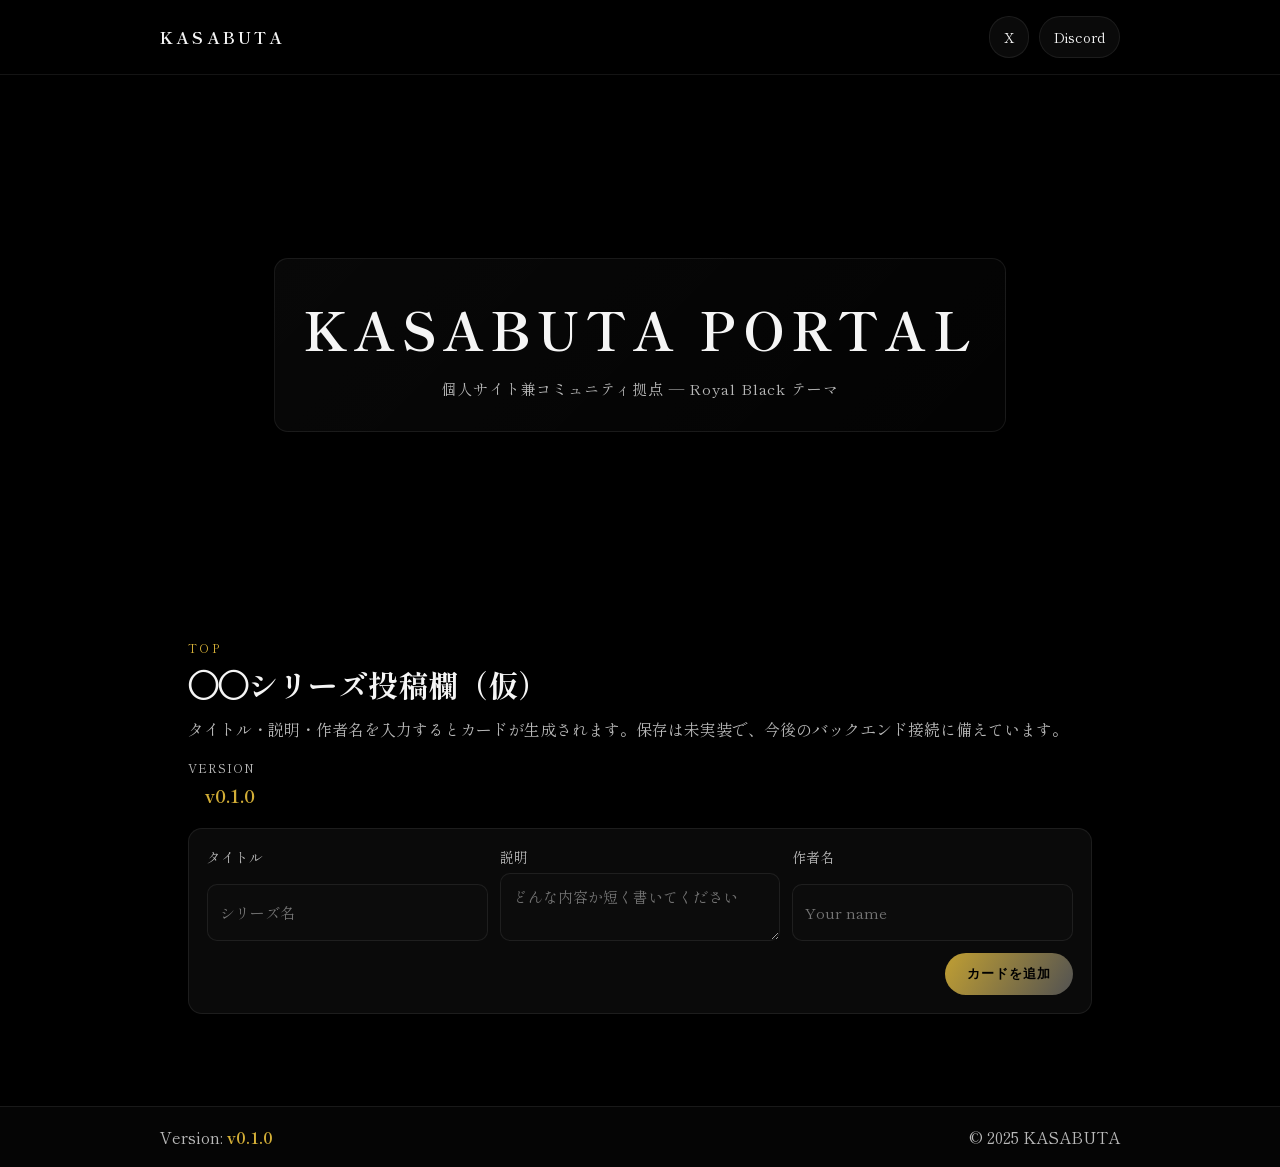
==== commit b6c982de: "Merge c49302f6ddb53bcec1563501d0e92b2330ffdd9d into 6066f035af3fcf2c6add3dd924874d311d3b679b" ====
--- a/index.html
+++ b/index.html
@@ -8,7 +8,7 @@
   <link rel="preconnect" href="https://fonts.googleapis.com">
   <link rel="preconnect" href="https://fonts.gstatic.com" crossorigin>
   <link href="https://fonts.googleapis.com/css2?family=Shippori+Mincho:wght@400;700&display=swap" rel="stylesheet">
-  <link rel="stylesheet" href="/assets/css/styles.css">
+  <link rel="stylesheet" href="assets/css/styles.css">
 </head>
 <body>
   <header class="site-header">
@@ -64,22 +64,6 @@
 
       <div id="series-cards" class="series-cards" aria-live="polite"></div>
     </section>
-
-    <section class="ai-battle" aria-labelledby="battle-title">
-      <div class="section-head">
-        <div>
-          <p class="eyebrow">Mini Game</p>
-          <h2 id="battle-title">AI Battle Arena</h2>
-          <p class="section-lead">AI同士の自動バトルを観戦できるブラウザミニゲームです。毎回ランダムで対戦カードと行動が変わります。</p>
-        </div>
-      </div>
-      <div class="battle-panel">
-        <button id="start-battle-btn" class="submit-btn" type="button">バトル開始</button>
-        <div id="battle-arena" class="battle-arena" aria-live="polite">
-          <p class="battle-placeholder">「バトル開始」を押して観戦しよう。</p>
-        </div>
-      </div>
-    </section>
   </main>
 
   <footer class="site-footer">
@@ -89,6 +73,6 @@
     </div>
   </footer>
 
-  <script src="/assets/js/main.js"></script>
+  <script src="assets/js/main.js"></script>
 </body>
 </html>
